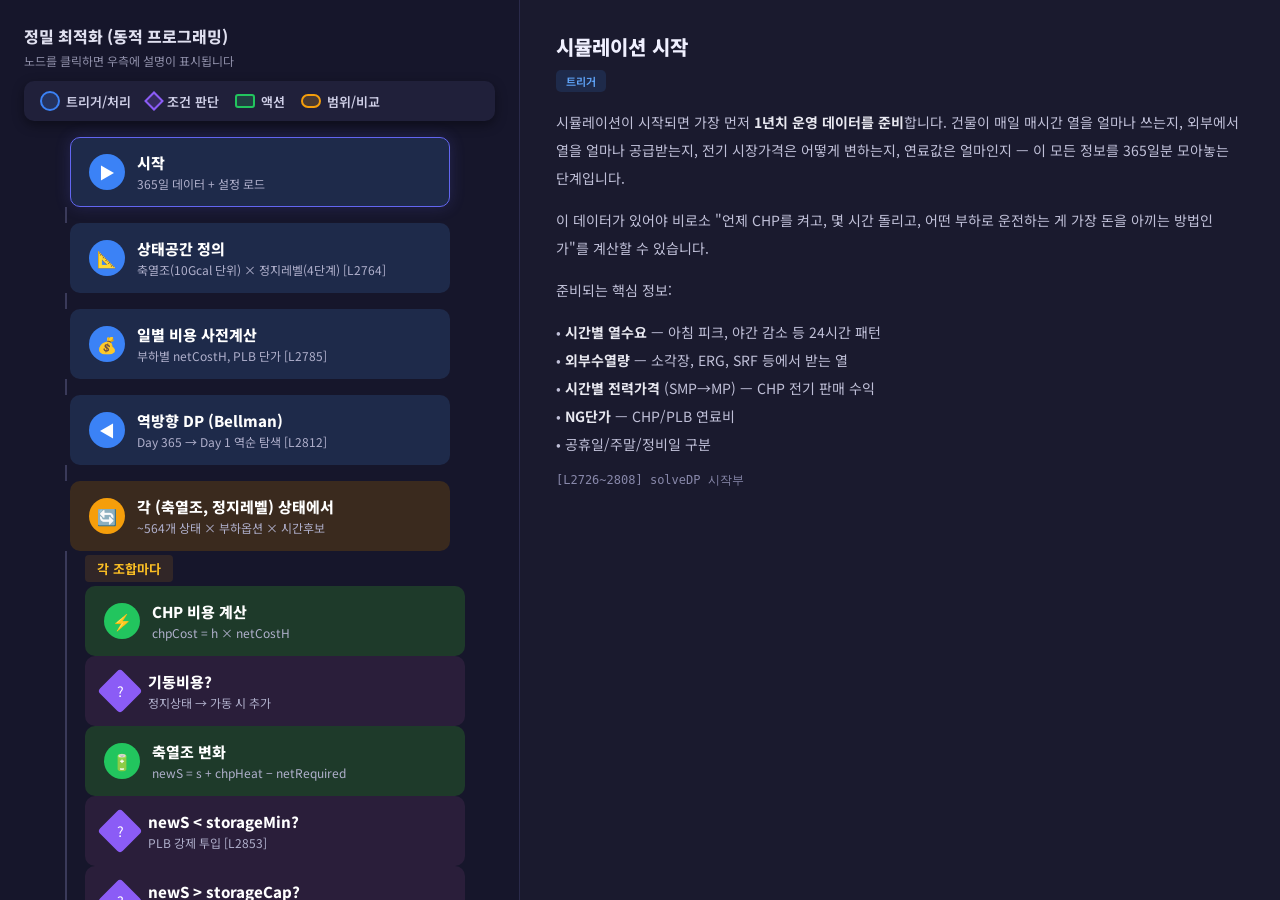
==== docs/flowchart.html @ 054cc2e7 "v5.1 흐름도 작업 중간 저장 + 로직 버그 수정 - flowchart.html: DP 흐름도 (좌측 PA스타일 + 우측 서술식 설명) - solveDP const→let 버그 " ====
<!DOCTYPE html>
<html lang="ko">
<head>
<meta charset="UTF-8">
<title>CHP/PLB 최적화 판단 흐름도</title>
<link href="https://fonts.googleapis.com/css2?family=Noto+Sans+KR:wght@400;600;800&display=swap" rel="stylesheet">
<style>
* { box-sizing: border-box; margin: 0; padding: 0; }
body { font-family: 'Noto Sans KR', sans-serif; background: #1a1a2e; color: #e0e0e0; }

/* 2컬럼 */
.wrap { display: flex; height: 100vh; }
.left { width: 520px; min-width: 520px; overflow-y: auto; padding: 24px; border-right: 1px solid #2a2a4a; background: #16162b; position: relative; }
.right { flex: 1; overflow-y: auto; padding: 32px 36px; background: #1a1a2e; }

/* 범례 */
.mode-tab {
    padding: 6px 16px; border-radius: 8px; border: 1px solid #3a3a5a; background: transparent;
    color: #9090aa; font-size: 13px; font-weight: 600; cursor: pointer; transition: all .15s;
    font-family: inherit;
}
.mode-tab:hover { background: rgba(99,102,241,0.1); color: #c0c0e0; }
.mode-tab.active { background: rgba(99,102,241,0.2); border-color: #6366f1; color: #a5b4fc; }
.flow-mode { display: none; }
.flow-mode.active { display: block; }

.legend { display: flex; gap: 16px; flex-wrap: wrap; padding: 10px 16px; background: #20203a; border-radius: 10px; position: sticky; top: 0; z-index: 10; margin-bottom: 16px; box-shadow: 0 4px 12px rgba(0,0,0,0.4); }
.legend-item { display: flex; align-items: center; gap: 6px; font-size: 13px; color: #d0d0e8; font-weight: 600; }
.leg-circle { width: 20px; height: 20px; border-radius: 50%; border: 2px solid; }
.leg-diamond { width: 14px; height: 14px; transform: rotate(45deg); border: 2px solid; }
.leg-rect { width: 20px; height: 14px; border-radius: 3px; border: 2px solid; }
.leg-rrect { width: 20px; height: 14px; border-radius: 8px; border: 2px solid; }

/* PA 스타일 노드 */
.pa-node { display: flex; align-items: center; gap: 12px; padding: 14px 18px; margin: 0 auto; max-width: 380px; border-radius: 10px; cursor: pointer; transition: all .15s; border: 1.5px solid transparent; }
.pa-node:hover { transform: translateX(4px); }
.pa-node.active { border-color: #6366f1; box-shadow: 0 0 16px rgba(99,102,241,0.2); }

/* 아이콘 원 */
.pa-icon { width: 36px; height: 36px; min-width: 36px; border-radius: 50%; display: flex; align-items: center; justify-content: center; font-size: 16px; }

.pa-node .info { flex: 1; }
.pa-node .title { font-size: 15px; font-weight: 800; color: #ffffff; }
.pa-node .sub { font-size: 12px; color: #b0b0cc; margin-top: 2px; }

/* 노드 타입별 색상 */
.pa-trigger { background: #1e2a4a; }
.pa-trigger .pa-icon { background: #3b82f6; color: #fff; }

.pa-condition { background: #2a1e3a; }
.pa-condition .pa-icon { background: #8b5cf6; color: #fff; width: 32px; height: 32px; min-width: 32px; transform: rotate(45deg); border-radius: 4px; }
.pa-condition .pa-icon span { transform: rotate(-45deg); display: block; font-size: 14px; }

.pa-action { background: #1e3a2a; }
.pa-action .pa-icon { background: #22c55e; color: #fff; }

.pa-scope { background: #3a2a1e; }
.pa-scope .pa-icon { background: #f59e0b; color: #fff; }

/* 연결선 */
.pa-line { width: 2px; height: 16px; background: #3a3a5a; margin: 0 auto; margin-left: 41px; }

/* 분기 */
.pa-branches { margin-left: 41px; padding-left: 18px; border-left: 2px solid #3a3a5a; }
.pa-branch-label { font-size: 13px; font-weight: 700; padding: 4px 12px; border-radius: 4px; display: inline-block; margin: 4px 0 4px 0; }
.pa-bl-yes { color: #4ade80; background: rgba(34,197,94,0.12); }
.pa-bl-no { color: #f87171; background: rgba(239,68,68,0.12); }
.pa-bl-mid { color: #fbbf24; background: rgba(245,158,11,0.12); }

/* 우측 설명 */
.dp { display: none; }
.dp.active { display: block; }
.dp h2 { font-size: 20px; font-weight: 800; color: #f0f0ff; margin-bottom: 6px; }
.dp .badge { display: inline-block; font-size: 11px; font-weight: 600; padding: 3px 10px; border-radius: 5px; margin-bottom: 16px; }
.dp p { font-size: 14px; color: #c0c0d8; line-height: 2; margin-bottom: 14px; }
.dp b { color: #e8e8f0; }
.dp .fm { background: #20203a; border: 1px solid #3a3a5a; border-radius: 8px; padding: 14px 18px; font-family: 'Consolas', monospace; font-size: 13px; color: #93c5fd; margin: 14px 0; line-height: 1.9; }
.dp .note { background: rgba(245,158,11,0.08); border: 1px solid rgba(245,158,11,0.2); border-radius: 8px; padding: 12px 16px; font-size: 13px; color: #fbbf24; margin: 14px 0; line-height: 1.8; }
.dp .rule { background: rgba(239,68,68,0.08); border: 1px solid rgba(239,68,68,0.2); border-radius: 8px; padding: 12px 16px; font-size: 13px; color: #fca5a5; margin: 14px 0; line-height: 1.8; }
.dp .ref { font-size: 12px; color: #8888aa; font-family: monospace; margin-top: 12px; }
</style>
</head>
<body>
<div class="wrap">

<!-- 좌측 흐름도 -->
<div class="left">
<div style="font-size:16px;font-weight:800;color:#e0e0f0;margin-bottom:4px">정밀 최적화 (동적 프로그래밍)</div>
<div style="font-size:12px;color:#9090aa;margin-bottom:12px">노드를 클릭하면 우측에 설명이 표시됩니다</div>

<div class="legend">
    <div class="legend-item"><div class="leg-circle" style="border-color:#3b82f6;background:rgba(59,130,246,0.2)"></div>트리거/처리</div>
    <div class="legend-item"><div class="leg-diamond" style="border-color:#8b5cf6;background:rgba(139,92,246,0.2)"></div>조건 판단</div>
    <div class="legend-item"><div class="leg-rect" style="border-color:#22c55e;background:rgba(34,197,94,0.2)"></div>액션</div>
    <div class="legend-item"><div class="leg-rrect" style="border-color:#f59e0b;background:rgba(245,158,11,0.2)"></div>범위/비교</div>
</div>

<!-- DP 흐름도 -->
<div class="pa-node pa-trigger active" onclick="sd('start')">
    <div class="pa-icon">▶</div>
    <div class="info"><div class="title">시작</div><div class="sub">365일 데이터 + 설정 로드</div></div>
</div>
<div class="pa-line"></div>

<div class="pa-node pa-trigger" onclick="sd('dp_state')">
    <div class="pa-icon">📐</div>
    <div class="info"><div class="title">상태공간 정의</div><div class="sub">축열조(10Gcal 단위) × 정지레벨(4단계) [L2764]</div></div>
</div>
<div class="pa-line"></div>

<div class="pa-node pa-trigger" onclick="sd('dp_cost')">
    <div class="pa-icon">💰</div>
    <div class="info"><div class="title">일별 비용 사전계산</div><div class="sub">부하별 netCostH, PLB 단가 [L2785]</div></div>
</div>
<div class="pa-line"></div>

<!-- 역방향 DP -->
<div class="pa-node pa-trigger" onclick="sd('dp_backward')">
    <div class="pa-icon">◀</div>
    <div class="info"><div class="title">역방향 DP (Bellman)</div><div class="sub">Day 365 → Day 1 역순 탐색 [L2812]</div></div>
</div>
<div class="pa-line"></div>

<div class="pa-node pa-scope" onclick="sd('dp_loop')">
    <div class="pa-icon">🔄</div>
    <div class="info"><div class="title">각 (축열조, 정지레벨) 상태에서</div><div class="sub">~564개 상태 × 부하옵션 × 시간후보</div></div>
</div>

<div class="pa-branches">
    <div class="pa-branch-label pa-bl-mid">각 조합마다</div>

    <div class="pa-node pa-action" onclick="sd('dp_chpcost')" style="margin-left:0">
        <div class="pa-icon">⚡</div>
        <div class="info"><div class="title">CHP 비용 계산</div><div class="sub">chpCost = h × netCostH</div></div>
    </div>

    <div class="pa-node pa-condition" onclick="sd('dp_startup')" style="margin-left:0">
        <div class="pa-icon"><span>?</span></div>
        <div class="info"><div class="title">기동비용?</div><div class="sub">정지상태 → 가동 시 추가</div></div>
    </div>

    <div class="pa-node pa-action" onclick="sd('dp_storage')" style="margin-left:0">
        <div class="pa-icon">🔋</div>
        <div class="info"><div class="title">축열조 변화</div><div class="sub">newS = s + chpHeat − netRequired</div></div>
    </div>

    <div class="pa-node pa-condition" onclick="sd('dp_plb')" style="margin-left:0">
        <div class="pa-icon"><span>?</span></div>
        <div class="info"><div class="title">newS < storageMin?</div><div class="sub">PLB 강제 투입 [L2853]</div></div>
    </div>

    <div class="pa-node pa-condition" onclick="sd('dp_overflow')" style="margin-left:0">
        <div class="pa-icon"><span>?</span></div>
        <div class="info"><div class="title">newS > storageCap?</div><div class="sub">h>0이면 조합 제외 [L2863]</div></div>
    </div>

    <div class="pa-node pa-action" onclick="sd('dp_best')" style="margin-left:0">
        <div class="pa-icon">🏆</div>
        <div class="info"><div class="title">최소 비용 갱신</div><div class="sub">totalCost = CHP + 기동 + PLB + 미래비용</div></div>
    </div>
</div>

<div class="pa-line"></div>

<!-- 순방향 복원 -->
<div class="pa-node pa-trigger" onclick="sd('dp_forward')">
    <div class="pa-icon">▶</div>
    <div class="info"><div class="title">순방향 복원</div><div class="sub">Day 1 → 365 최적 결정 추출 [L2886]</div></div>
</div>
<div class="pa-line"></div>

<!-- Stage 2 -->
<div class="pa-node pa-trigger" onclick="sd('stage2')">
    <div class="pa-icon">S2</div>
    <div class="info"><div class="title">Stage 2: 블록 배치</div><div class="sub">overflow 거부, MP 최대 시간대 [L2923]</div></div>
</div>
<div class="pa-line"></div>

<!-- Stage 3 -->
<div class="pa-node pa-condition" onclick="sd('stage3')">
    <div class="pa-icon"><span>?</span></div>
    <div class="info"><div class="title">PLB 필요?</div><div class="sub">축열조 < storageMin [L2962]</div></div>
</div>
<div class="pa-branches">
    <div class="pa-branch-label pa-bl-yes">Yes</div>
    <div class="pa-node pa-action" onclick="sd('plb')" style="margin-left:0">
        <div class="pa-icon">🔥</div>
        <div class="info"><div class="title">PLB 투입</div><div class="sub">deficit 기반, 과투입 방지</div></div>
    </div>
</div>
<div class="pa-line"></div>

<!-- Stage 4 -->
<div class="pa-node pa-trigger" onclick="sd('stage4')">
    <div class="pa-icon">S4</div>
    <div class="info"><div class="title">Stage 4: 시뮬 & 집계</div><div class="sub">24h 시뮬, overflow 시 CHP 자동 감소 [L3002]</div></div>
</div>
<div class="pa-line"></div>

<div class="pa-node pa-trigger" onclick="sd('start')">
    <div class="pa-icon">→</div>
    <div class="info"><div class="title">다음날</div><div class="sub">축열조 잔량 전달 · 365일 반복</div></div>
</div>

</div>

<!-- 우측 설명 -->
<div class="right">

<div class="dp active" id="dp_start">
    <h2>시뮬레이션 시작</h2>
    <div class="badge" style="background:#1e2a4a;color:#60a5fa">트리거</div>
    <p>시뮬레이션이 시작되면 가장 먼저 <b>1년치 운영 데이터를 준비</b>합니다. 건물이 매일 매시간 열을 얼마나 쓰는지, 외부에서 열을 얼마나 공급받는지, 전기 시장가격은 어떻게 변하는지, 연료값은 얼마인지 — 이 모든 정보를 365일분 모아놓는 단계입니다.</p>
    <p>이 데이터가 있어야 비로소 "언제 CHP를 켜고, 몇 시간 돌리고, 어떤 부하로 운전하는 게 가장 돈을 아끼는 방법인가"를 계산할 수 있습니다.</p>
    <p>준비되는 핵심 정보:</p>
    <p>• <b>시간별 열수요</b> — 아침 피크, 야간 감소 등 24시간 패턴<br>
    • <b>외부수열량</b> — 소각장, ERG, SRF 등에서 받는 열<br>
    • <b>시간별 전력가격</b> (SMP→MP) — CHP 전기 판매 수익<br>
    • <b>NG단가</b> — CHP/PLB 연료비<br>
    • 공휴일/주말/정비일 구분</p>
    <div class="ref">[L2726~2808] solveDP 시작부</div>
</div>

<div class="dp" id="dp_dp_state">
    <h2>상태공간 정의</h2>
    <div class="badge" style="background:#1e2a4a;color:#60a5fa">초기화</div>
    <p>정밀 최적화는 <b>"축열조에 열이 얼마나 남아있고, CHP가 얼마나 쉬었는가"</b>라는 두 가지 상태를 추적합니다. 이 두 가지 조합이 "현재 상황"을 정의하고, 각 상황에서 최선의 결정을 찾습니다.</p>
    <p><b>축열조 상태</b>는 100~1500 Gcal 범위를 10 Gcal 단위로 나누어 141개 구간으로 관리합니다. <b>정지레벨</b>은 CHP가 얼마나 오래 쉬었는지를 4단계로 구분합니다 — 가동중(ON), 단기정지(Hot), 중기정지(Warm), 장기정지(Cold).</p>
    <div class="fm">축열조: 141개 상태 (100~1500 Gcal, 10 단위)<br>정지레벨: 4단계 (ON / Hot / Warm / Cold)<br>총 상태: 141 × 4 = <b>564개</b></div>
    <p>정지레벨이 중요한 이유는 <b>기동비용</b> 때문입니다. 오래 쉴수록 재기동 비용이 커지므로, 불필요한 정지를 피하는 것이 경제적입니다.</p>
    <div class="ref">[L2764~2773]</div>
</div>

<div class="dp" id="dp_dp_cost">
    <h2>일별 비용 사전계산</h2>
    <div class="badge" style="background:#3a2a1e;color:#fbbf24">계산</div>
    <p>본격적인 최적화에 앞서, 365일 각각에 대해 <b>"CHP를 이 부하로 1시간 돌리면 얼마가 드는가"</b>를 미리 계산해둡니다. 이렇게 해야 DP 탐색 중에 매번 다시 계산하지 않아도 됩니다.</p>
    <p>각 부하(20%~100%)에 대해 시간당 순비용을 구합니다. 순비용이란 연료비에서 전기 판매 수익을 뺀 값입니다. 음수면 CHP가 이익이라는 뜻입니다.</p>
    <div class="fm">netCostH = 가스비/h − 전기매출/h<br><br>음수 → CHP 가동 시 이익 (전기 수익 > 연료비)<br>양수 → CHP 가동 시 비용 발생</div>
    <p>PLB 단가(원/Gcal)도 함께 계산하여, CHP와 PLB 중 어느 쪽이 경제적인지 비교할 수 있게 합니다.</p>
    <div class="ref">[L2785~2795]</div>
</div>

<div class="dp" id="dp_dp_backward">
    <h2>역방향 DP (핵심 알고리즘)</h2>
    <div class="badge" style="background:#2a1e3a;color:#a78bfa">핵심</div>
    <p>여기가 정밀 최적화의 <b>핵심</b>입니다. 365일을 <b>마지막 날부터 첫째 날까지 거꾸로</b> 탐색합니다.</p>
    <p>왜 거꾸로 갈까요? 12월 31일의 최적 결정은 그 날 하루만 보면 됩니다. 12월 30일의 최적 결정은 "오늘 + 내일(이미 계산됨)"을 함께 봅니다. 이렇게 하면 1월 1일에 도달했을 때 <b>1년 전체를 고려한 최적 결정</b>이 완성됩니다.</p>
    <p>기본 최적화(휴리스틱)는 1월 1일부터 순서대로 결정하므로 미래를 모릅니다. 정밀 최적화는 미래를 먼저 계산하기 때문에 <b>전역 최적해</b>를 찾을 수 있습니다.</p>
    <div class="fm">각 날, 각 상태에서:<br>"오늘 비용 + 내일부터 끝까지 최소 비용"이 가장 작은 결정을 선택</div>
    <div class="note">이것이 Dynamic Programming(동적 프로그래밍)의 원리입니다. "큰 문제를 작은 문제로 나누어 풀고, 결과를 재사용한다"는 아이디어입니다.</div>
    <div class="ref">[L2812~2882]</div>
</div>

<div class="dp" id="dp_dp_loop">
    <h2>상태별 조합 탐색</h2>
    <div class="badge" style="background:#3a2a1e;color:#fbbf24">반복</div>
    <p>각 날에 대해 564개 상태를 순회하면서, 각 상태에서 가능한 모든 <b>"부하 × 가동시간" 조합</b>을 시도합니다.</p>
    <p>예를 들어 "축열조 500Gcal, 정지 2일차" 상태에서 "80% 부하로 12시간 가동"하면 비용이 얼마인지, "100% 부하로 8시간"이면 얼마인지를 모두 비교합니다.</p>
    <p>각 조합마다 CHP 비용, 기동비, 축열조 변화, PLB 필요 여부, overflow 검사를 수행하고, 그 중 <b>총비용이 가장 낮은 조합</b>을 해당 상태의 최적 결정으로 기록합니다.</p>
</div>

<div class="dp" id="dp_dp_chpcost">
    <h2>CHP 비용 계산</h2>
    <div class="badge" style="background:#1e3a2a;color:#4ade80">계산</div>
    <p>특정 부하로 특정 시간만큼 CHP를 가동했을 때의 <b>열생산량과 비용</b>을 계산합니다.</p>
    <div class="fm">열생산 = 가동시간 × 시간당 열출력<br>비용 = 가동시간 × 시간당 순비용</div>
    <p>시간당 순비용이 음수면 가동할수록 이익이 생기므로, CHP를 오래 돌리는 쪽으로 결정됩니다.</p>
</div>

<div class="dp" id="dp_dp_startup">
    <h2>기동비용 판단</h2>
    <div class="badge" style="background:#2a1e3a;color:#a78bfa">조건</div>
    <p>CHP가 쉬고 있다가 다시 켜면 <b>기동비용</b>이 발생합니다. 쉰 기간이 길수록 비용이 커집니다.</p>
    <p>이 비용이 DP에 반영되기 때문에, 짧은 기간 끄고 다시 켜는 것보다 <b>최소부하로 계속 가동하는 게 싸다</b>는 판단이 자동으로 이루어집니다.</p>
    <div class="fm">Hot Start (1일 이내 정지): 기동시간 4h × 가스 300 Nm³/h<br>Warm Start (2일 이내): 기동시간 6h × 가스 350 Nm³/h<br>Cold Start (3일 이상): 기동시간 8h × 가스 400 Nm³/h</div>
    <div class="ref">[L2840~2842]</div>
</div>

<div class="dp" id="dp_dp_storage">
    <h2>축열조 변화 계산</h2>
    <div class="badge" style="background:#1e3a2a;color:#4ade80">계산</div>
    <p>CHP를 특정 시간/부하로 가동한 후 <b>축열조 잔량이 어떻게 변하는지</b>를 계산합니다.</p>
    <div class="fm">새 잔량 = 현재 잔량 + CHP 열생산 − 하루 열수요</div>
    <p>이 값에 따라 다음날의 시작 상태가 결정되고, 미래 비용에 영향을 미칩니다. 축열조에 열을 많이 남기면 다음날 CHP를 덜 돌려도 되지만, 너무 많이 남기면 overflow가 됩니다.</p>
    <div class="ref">[L2849]</div>
</div>

<div class="dp" id="dp_dp_plb">
    <h2>PLB 강제 투입</h2>
    <div class="badge" style="background:#2a1e3a;color:#a78bfa">조건</div>
    <p>CHP 열생산만으로 축열조 잔량이 <b>최소 수준(storageMin) 아래</b>로 내려가면, PLB(보조보일러)를 강제로 투입합니다. 열 공급이 부족하면 건물에 난방이 안 되기 때문입니다.</p>
    <p>PLB 비용도 해당 조합의 총비용에 합산되므로, DP는 자연스럽게 <b>PLB 투입이 적은 조합을 선호</b>합니다.</p>
    <div class="rule">R1: 축열조 잔량은 어떤 시간에도 최소 수준 아래로 내려가면 안 된다</div>
    <div class="ref">[L2853~2859]</div>
</div>

<div class="dp" id="dp_dp_overflow">
    <h2>Overflow 검사</h2>
    <div class="badge" style="background:#2a1e3a;color:#a78bfa">조건</div>
    <p>CHP 열생산으로 축열조가 <b>상한(storageCap)을 초과</b>하면, 남는 열을 버려야 합니다. 이건 에너지 낭비이므로 절대 허용하지 않습니다.</p>
    <p>CHP가 가동 중(h > 0)인데 overflow가 발생하는 조합은 <b>아예 후보에서 제외</b>합니다. 이것이 DP에서 열 버림을 원천 차단하는 방식입니다.</p>
    <div class="rule">R2: 축열조 잔량은 상한을 초과할 수 없다 — 열 버림 금지</div>
    <div class="ref">[L2863~2866]</div>
</div>

<div class="dp" id="dp_dp_best">
    <h2>최소 비용 갱신</h2>
    <div class="badge" style="background:#1e3a2a;color:#4ade80">결정</div>
    <p>모든 조합을 시도한 후, <b>"오늘 비용 + 내일부터 끝까지 비용"이 가장 작은 조합</b>을 해당 상태의 최적 결정으로 기록합니다.</p>
    <div class="fm">총비용 = CHP비용 + 기동비 + PLB비용 + 미래최소비용<br><br>이 값이 지금까지의 최저보다 작으면 갱신</div>
    <p>"미래최소비용"은 이미 계산이 끝난 값(다음날의 DP 결과)이므로, 현재 결정이 미래에 미치는 영향까지 고려한 <b>전역 최적</b>이 됩니다.</p>
    <div class="ref">[L2869~2874]</div>
</div>

<div class="dp" id="dp_dp_forward">
    <h2>순방향 복원</h2>
    <div class="badge" style="background:#1e2a4a;color:#60a5fa">실행</div>
    <p>역방향 DP에서 <b>모든 상태의 최적 결정이 기록</b>되었습니다. 이제 1월 1일부터 순서대로 따라가면서 실제 스케줄을 만듭니다.</p>
    <p>축열조 초기값에서 출발하여 매일: DP가 기록한 최적 결정(가동시간, 부하)을 꺼내고 → CHP 블록을 배치하고 → PLB 필요 여부를 확인하고 → 24시간 시뮬레이션을 실행합니다.</p>
    <p>Stage 2(블록 배치), Stage 3(PLB 투입), Stage 4(시간별 시뮬)는 기본 최적화와 <b>동일한 로직</b>을 사용합니다. DP가 결정하는 것은 "몇 시간, 어떤 부하"뿐이고, 나머지는 공유합니다.</p>
    <div class="ref">[L2886~3020]</div>
</div>

<div class="dp" id="dp_stage2">
    <h2>Stage 2: 블록 배치</h2>
    <div class="badge" style="background:#1e2a4a;color:#60a5fa">배치</div>
    <p>DP가 "오늘 15시간 가동"이라고 결정했다면, <b>하루 중 어느 시간대에 배치할지</b>를 이 단계에서 결정합니다.</p>
    <p>모든 가능한 시작시간을 시뮬레이션하고, 전기 시장가격(MP)이 높은 시간대에 CHP가 돌아가도록 배치합니다. 단, <b>축열조가 넘치는 배치는 무조건 거부</b>합니다.</p>
    <p>모든 배치에서 overflow가 발생하면 CHP 시간을 1시간씩 줄여가며 재시도합니다. 그래도 안 되면 해당 일은 CHP를 가동하지 않습니다.</p>
    <div class="rule">R2: overflow가 발생하는 배치는 완전 거부</div>
    <div class="ref">[L2923~2960]</div>
</div>

<div class="dp" id="dp_stage3">
    <h2>Stage 3: PLB 투입 판단</h2>
    <div class="badge" style="background:#2a1e3a;color:#a78bfa">판단</div>
    <p>CHP 배치가 확정된 후, <b>CHP + 외부수열 + 축열조만으로 하루를 버틸 수 있는지</b> 24시간 시뮬레이션으로 검증합니다.</p>
    <p>어느 시간이든 축열조가 최소 수준 아래로 떨어지면 PLB를 투입합니다. 부족분(deficit) 기반으로 필요한 만큼만 투입하되, 과투입을 방지합니다.</p>
    <div class="ref">[L2962~2999]</div>
</div>

<div class="dp" id="dp_plb">
    <h2>PLB 투입 상세</h2>
    <div class="badge" style="background:#1e3a2a;color:#4ade80">액션</div>
    <p>PLB는 <b>부족분의 2배를 초과하지 않는 범위</b>에서 투입합니다. 이전에는 PLB 최소운전시간(2시간) 때문에 5Gcal만 부족해도 140Gcal을 투입하는 과투입이 있었지만, 지금은 상한이 걸려 있습니다.</p>
    <p>또한 PLB 배치 위치가 개선되었습니다. 이전에는 12시 중심으로 고정 배치했지만, 지금은 <b>축열조가 실제로 부족해지는 시점 직전</b>에 배치합니다.</p>
    <div class="ref">[L2973~2999]</div>
</div>

<div class="dp" id="dp_stage4">
    <h2>Stage 4: 시간별 시뮬 & 집계</h2>
    <div class="badge" style="background:#1e2a4a;color:#60a5fa">실행</div>
    <p>모든 결정이 끝나면 <b>24시간을 1시간씩 실제로 시뮬레이션</b>합니다. 매 시간 축열조 잔량을 갱신하고, 열수급 균형을 확인합니다.</p>
    <p>만약 시뮬 도중 축열조가 상한에 도달하면 <b>CHP 열출력을 실시간으로 줄여서</b> 넘치지 않게 합니다. 열출력을 줄이면 발전량(kWh)도 비례해서 줄어듭니다.</p>
    <p>하루가 끝나면 연료비, 전기판매, 기동비, CHP단가, PLB비용 등을 집계합니다. 축열조 최종 잔량은 다음날로 전달됩니다.</p>
    <div class="rule">R2: 시간별 시뮬에서도 overflow 완전 방지</div>
    <div class="ref">[L3002~3040]</div>
</div>

</div>
</div>

<script>
function sd(id) {
    document.querySelectorAll('.dp').forEach(p => p.classList.remove('active'));
    document.querySelectorAll('.pa-node,.dm-box').forEach(n => n.classList.remove('active'));
    const el = document.getElementById('dp_' + id);
    if (el) el.classList.add('active');
    event.currentTarget.classList.add('active');
}
</script>
</body>
</html>
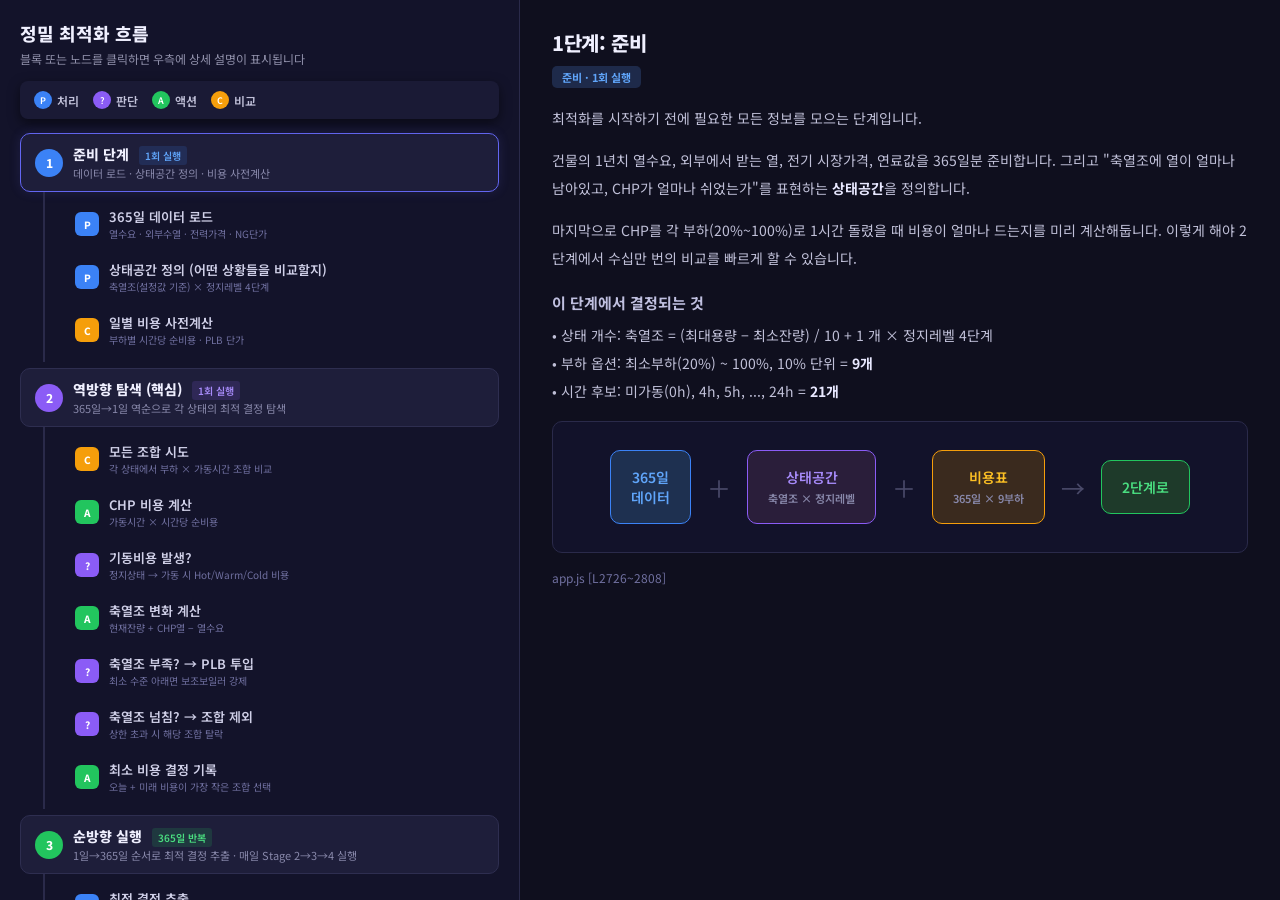
==== commit 6ac02fb7: "v5.2 MPC 방식 정밀최적화 + 흐름도 개선 - solveMPC(): 매일 DP(30일 이동창) + 1일 실제실행 반복   - 2단계↔3단계 괴리 해소 (실제 축열조 상태에서 " ====
--- a/docs/flowchart.html
+++ b/docs/flowchart.html
@@ -6,200 +6,132 @@
 <link href="https://fonts.googleapis.com/css2?family=Noto+Sans+KR:wght@400;600;800&display=swap" rel="stylesheet">
 <style>
 * { box-sizing: border-box; margin: 0; padding: 0; }
-body { font-family: 'Noto Sans KR', sans-serif; background: #1a1a2e; color: #e0e0e0; }
-
-/* 2컬럼 */
+body { font-family: 'Noto Sans KR', sans-serif; background: #0f0f1e; color: #e0e0e0; }
+
 .wrap { display: flex; height: 100vh; }
-.left { width: 520px; min-width: 520px; overflow-y: auto; padding: 24px; border-right: 1px solid #2a2a4a; background: #16162b; position: relative; }
-.right { flex: 1; overflow-y: auto; padding: 32px 36px; background: #1a1a2e; }
+
+/* 좌측 */
+.left { width: 520px; min-width: 520px; overflow-y: auto; padding: 20px; border-right: 1px solid #2a2a4a; background: #13132a; }
+.left-title { font-size: 18px; font-weight: 800; color: #f0f0ff; margin-bottom: 4px; }
+.left-sub { font-size: 12px; color: #9090aa; margin-bottom: 14px; }
 
 /* 범례 */
-.mode-tab {
-    padding: 6px 16px; border-radius: 8px; border: 1px solid #3a3a5a; background: transparent;
-    color: #9090aa; font-size: 13px; font-weight: 600; cursor: pointer; transition: all .15s;
-    font-family: inherit;
-}
-.mode-tab:hover { background: rgba(99,102,241,0.1); color: #c0c0e0; }
-.mode-tab.active { background: rgba(99,102,241,0.2); border-color: #6366f1; color: #a5b4fc; }
-.flow-mode { display: none; }
-.flow-mode.active { display: block; }
-
-.legend { display: flex; gap: 16px; flex-wrap: wrap; padding: 10px 16px; background: #20203a; border-radius: 10px; position: sticky; top: 0; z-index: 10; margin-bottom: 16px; box-shadow: 0 4px 12px rgba(0,0,0,0.4); }
-.legend-item { display: flex; align-items: center; gap: 6px; font-size: 13px; color: #d0d0e8; font-weight: 600; }
-.leg-circle { width: 20px; height: 20px; border-radius: 50%; border: 2px solid; }
-.leg-diamond { width: 14px; height: 14px; transform: rotate(45deg); border: 2px solid; }
-.leg-rect { width: 20px; height: 14px; border-radius: 3px; border: 2px solid; }
-.leg-rrect { width: 20px; height: 14px; border-radius: 8px; border: 2px solid; }
-
-/* PA 스타일 노드 */
-.pa-node { display: flex; align-items: center; gap: 12px; padding: 14px 18px; margin: 0 auto; max-width: 380px; border-radius: 10px; cursor: pointer; transition: all .15s; border: 1.5px solid transparent; }
-.pa-node:hover { transform: translateX(4px); }
-.pa-node.active { border-color: #6366f1; box-shadow: 0 0 16px rgba(99,102,241,0.2); }
-
-/* 아이콘 원 */
-.pa-icon { width: 36px; height: 36px; min-width: 36px; border-radius: 50%; display: flex; align-items: center; justify-content: center; font-size: 16px; }
-
-.pa-node .info { flex: 1; }
-.pa-node .title { font-size: 15px; font-weight: 800; color: #ffffff; }
-.pa-node .sub { font-size: 12px; color: #b0b0cc; margin-top: 2px; }
-
-/* 노드 타입별 색상 */
-.pa-trigger { background: #1e2a4a; }
-.pa-trigger .pa-icon { background: #3b82f6; color: #fff; }
-
-.pa-condition { background: #2a1e3a; }
-.pa-condition .pa-icon { background: #8b5cf6; color: #fff; width: 32px; height: 32px; min-width: 32px; transform: rotate(45deg); border-radius: 4px; }
-.pa-condition .pa-icon span { transform: rotate(-45deg); display: block; font-size: 14px; }
-
-.pa-action { background: #1e3a2a; }
-.pa-action .pa-icon { background: #22c55e; color: #fff; }
-
-.pa-scope { background: #3a2a1e; }
-.pa-scope .pa-icon { background: #f59e0b; color: #fff; }
-
-/* 연결선 */
-.pa-line { width: 2px; height: 16px; background: #3a3a5a; margin: 0 auto; margin-left: 41px; }
-
-/* 분기 */
-.pa-branches { margin-left: 41px; padding-left: 18px; border-left: 2px solid #3a3a5a; }
-.pa-branch-label { font-size: 13px; font-weight: 700; padding: 4px 12px; border-radius: 4px; display: inline-block; margin: 4px 0 4px 0; }
-.pa-bl-yes { color: #4ade80; background: rgba(34,197,94,0.12); }
-.pa-bl-no { color: #f87171; background: rgba(239,68,68,0.12); }
-.pa-bl-mid { color: #fbbf24; background: rgba(245,158,11,0.12); }
-
-/* 우측 설명 */
+.legend { display: flex; gap: 14px; flex-wrap: wrap; padding: 10px 14px; background: #1a1a35; border-radius: 8px; position: sticky; top: 0; z-index: 10; box-shadow: 0 4px 12px rgba(0,0,0,0.5); margin-bottom: 14px; }
+.legend-item { display: flex; align-items: center; gap: 5px; font-size: 12px; color: #c0c0d8; font-weight: 600; }
+.lg-icon { width: 18px; height: 18px; border-radius: 50%; display: flex; align-items: center; justify-content: center; font-size: 9px; color: #fff; }
+
+/* 블록 헤더 */
+.block { margin-bottom: 6px; }
+.block-head { padding: 10px 14px; background: #1e1e3a; border: 1px solid #2e2e50; border-radius: 10px; cursor: pointer; transition: all .15s; display: flex; align-items: center; gap: 10px; }
+.block-head:hover { background: #252550; }
+.block-head.active { border-color: #6366f1; box-shadow: 0 0 12px rgba(99,102,241,0.15); }
+.block-num { width: 28px; height: 28px; border-radius: 50%; display: flex; align-items: center; justify-content: center; font-size: 12px; font-weight: 800; color: #fff; flex-shrink: 0; }
+.block-info .title { font-size: 14px; font-weight: 800; color: #f0f0ff; }
+.block-info .sub { font-size: 11px; color: #8888aa; margin-top: 1px; }
+
+/* 블록 내부 노드 */
+.block-body { padding: 4px 0 4px 18px; border-left: 2px solid #2a2a4a; margin-left: 23px; }
+.node { display: flex; align-items: center; gap: 10px; padding: 8px 12px; border-radius: 8px; cursor: pointer; transition: all .12s; margin: 3px 0; }
+.node:hover { background: rgba(255,255,255,0.03); transform: translateX(3px); }
+.node.active { background: rgba(99,102,241,0.1); box-shadow: inset 3px 0 0 #6366f1; }
+.node-icon { width: 24px; height: 24px; min-width: 24px; border-radius: 6px; display: flex; align-items: center; justify-content: center; font-size: 10px; font-weight: 800; color: #fff; }
+.node .title { font-size: 13px; font-weight: 600; color: #d0d0e8; }
+.node .sub { font-size: 10px; color: #7070a0; }
+
+/* 분기 라벨 */
+.branch-row { display: flex; gap: 6px; margin: 3px 0 3px 36px; }
+.bl { font-size: 10px; font-weight: 700; padding: 2px 8px; border-radius: 4px; }
+.bl-y { color: #4ade80; background: rgba(34,197,94,0.12); }
+.bl-n { color: #f87171; background: rgba(239,68,68,0.12); }
+
+/* 색상 */
+.bg-blue { background: #3b82f6; }
+.bg-purple { background: #8b5cf6; }
+.bg-green { background: #22c55e; }
+.bg-amber { background: #f59e0b; }
+.bg-red { background: #ef4444; }
+
+/* 우측 */
+.right { flex: 1; overflow-y: auto; padding: 28px 32px; background: #0f0f1e; }
 .dp { display: none; }
 .dp.active { display: block; }
-.dp h2 { font-size: 20px; font-weight: 800; color: #f0f0ff; margin-bottom: 6px; }
-.dp .badge { display: inline-block; font-size: 11px; font-weight: 600; padding: 3px 10px; border-radius: 5px; margin-bottom: 16px; }
+.dp h2 { font-size: 20px; font-weight: 800; color: #f0f0ff; margin-bottom: 6px; letter-spacing: -0.02em; }
+.dp .badge { display: inline-block; font-size: 11px; font-weight: 700; padding: 3px 10px; border-radius: 5px; margin-bottom: 16px; }
 .dp p { font-size: 14px; color: #c0c0d8; line-height: 2; margin-bottom: 14px; }
-.dp b { color: #e8e8f0; }
-.dp .fm { background: #20203a; border: 1px solid #3a3a5a; border-radius: 8px; padding: 14px 18px; font-family: 'Consolas', monospace; font-size: 13px; color: #93c5fd; margin: 14px 0; line-height: 1.9; }
+.dp b { color: #e8e8ff; }
+.dp .fm { background: #1a1a35; border: 1px solid #2e2e50; border-radius: 8px; padding: 14px 18px; font-size: 13px; color: #93c5fd; margin: 14px 0; line-height: 1.9; }
 .dp .note { background: rgba(245,158,11,0.08); border: 1px solid rgba(245,158,11,0.2); border-radius: 8px; padding: 12px 16px; font-size: 13px; color: #fbbf24; margin: 14px 0; line-height: 1.8; }
 .dp .rule { background: rgba(239,68,68,0.08); border: 1px solid rgba(239,68,68,0.2); border-radius: 8px; padding: 12px 16px; font-size: 13px; color: #fca5a5; margin: 14px 0; line-height: 1.8; }
-.dp .ref { font-size: 12px; color: #8888aa; font-family: monospace; margin-top: 12px; }
+.dp .ref { font-size: 12px; color: #7070a0; margin-top: 12px; }
+.dp h3 { font-size: 15px; font-weight: 700; color: #c0c0e0; margin: 20px 0 8px; }
+
+/* 다이어그램 */
+.dia { margin: 16px 0; padding: 20px; background: #12122a; border: 1px solid #2a2a4a; border-radius: 10px; overflow-x: auto; }
+.dia-row { display: flex; align-items: center; justify-content: center; gap: 8px; flex-wrap: wrap; }
+.dia-box { padding: 8px 14px; border-radius: 8px; font-size: 11px; font-weight: 600; text-align: center; min-width: 60px; }
+.dia-arrow { color: #4a4a6a; font-size: 16px; }
+.dia-grid { display: grid; gap: 3px; }
+.dia-cell { width: 28px; height: 20px; border-radius: 3px; display: flex; align-items: center; justify-content: center; font-size: 7px; font-weight: 700; }
+.dia-label { font-size: 10px; color: #8888aa; text-align: center; margin-top: 4px; }
+.dia-bracket { border: 2px solid #3a3a5a; border-radius: 8px; padding: 12px; margin: 8px 0; }
 </style>
 </head>
 <body>
 <div class="wrap">
-
-<!-- 좌측 흐름도 -->
 <div class="left">
-<div style="font-size:16px;font-weight:800;color:#e0e0f0;margin-bottom:4px">정밀 최적화 (동적 프로그래밍)</div>
-<div style="font-size:12px;color:#9090aa;margin-bottom:12px">노드를 클릭하면 우측에 설명이 표시됩니다</div>
+<div class="left-title">정밀 최적화 흐름</div>
+<div class="left-sub">블록 또는 노드를 클릭하면 우측에 상세 설명이 표시됩니다</div>
 
 <div class="legend">
-    <div class="legend-item"><div class="leg-circle" style="border-color:#3b82f6;background:rgba(59,130,246,0.2)"></div>트리거/처리</div>
-    <div class="legend-item"><div class="leg-diamond" style="border-color:#8b5cf6;background:rgba(139,92,246,0.2)"></div>조건 판단</div>
-    <div class="legend-item"><div class="leg-rect" style="border-color:#22c55e;background:rgba(34,197,94,0.2)"></div>액션</div>
-    <div class="legend-item"><div class="leg-rrect" style="border-color:#f59e0b;background:rgba(245,158,11,0.2)"></div>범위/비교</div>
-</div>
-
-<!-- DP 흐름도 -->
-<div class="pa-node pa-trigger active" onclick="sd('start')">
-    <div class="pa-icon">▶</div>
-    <div class="info"><div class="title">시작</div><div class="sub">365일 데이터 + 설정 로드</div></div>
-</div>
-<div class="pa-line"></div>
-
-<div class="pa-node pa-trigger" onclick="sd('dp_state')">
-    <div class="pa-icon">📐</div>
-    <div class="info"><div class="title">상태공간 정의</div><div class="sub">축열조(10Gcal 단위) × 정지레벨(4단계) [L2764]</div></div>
-</div>
-<div class="pa-line"></div>
-
-<div class="pa-node pa-trigger" onclick="sd('dp_cost')">
-    <div class="pa-icon">💰</div>
-    <div class="info"><div class="title">일별 비용 사전계산</div><div class="sub">부하별 netCostH, PLB 단가 [L2785]</div></div>
-</div>
-<div class="pa-line"></div>
-
-<!-- 역방향 DP -->
-<div class="pa-node pa-trigger" onclick="sd('dp_backward')">
-    <div class="pa-icon">◀</div>
-    <div class="info"><div class="title">역방향 DP (Bellman)</div><div class="sub">Day 365 → Day 1 역순 탐색 [L2812]</div></div>
-</div>
-<div class="pa-line"></div>
-
-<div class="pa-node pa-scope" onclick="sd('dp_loop')">
-    <div class="pa-icon">🔄</div>
-    <div class="info"><div class="title">각 (축열조, 정지레벨) 상태에서</div><div class="sub">~564개 상태 × 부하옵션 × 시간후보</div></div>
-</div>
-
-<div class="pa-branches">
-    <div class="pa-branch-label pa-bl-mid">각 조합마다</div>
-
-    <div class="pa-node pa-action" onclick="sd('dp_chpcost')" style="margin-left:0">
-        <div class="pa-icon">⚡</div>
-        <div class="info"><div class="title">CHP 비용 계산</div><div class="sub">chpCost = h × netCostH</div></div>
-    </div>
-
-    <div class="pa-node pa-condition" onclick="sd('dp_startup')" style="margin-left:0">
-        <div class="pa-icon"><span>?</span></div>
-        <div class="info"><div class="title">기동비용?</div><div class="sub">정지상태 → 가동 시 추가</div></div>
-    </div>
-
-    <div class="pa-node pa-action" onclick="sd('dp_storage')" style="margin-left:0">
-        <div class="pa-icon">🔋</div>
-        <div class="info"><div class="title">축열조 변화</div><div class="sub">newS = s + chpHeat − netRequired</div></div>
-    </div>
-
-    <div class="pa-node pa-condition" onclick="sd('dp_plb')" style="margin-left:0">
-        <div class="pa-icon"><span>?</span></div>
-        <div class="info"><div class="title">newS < storageMin?</div><div class="sub">PLB 강제 투입 [L2853]</div></div>
-    </div>
-
-    <div class="pa-node pa-condition" onclick="sd('dp_overflow')" style="margin-left:0">
-        <div class="pa-icon"><span>?</span></div>
-        <div class="info"><div class="title">newS > storageCap?</div><div class="sub">h>0이면 조합 제외 [L2863]</div></div>
-    </div>
-
-    <div class="pa-node pa-action" onclick="sd('dp_best')" style="margin-left:0">
-        <div class="pa-icon">🏆</div>
-        <div class="info"><div class="title">최소 비용 갱신</div><div class="sub">totalCost = CHP + 기동 + PLB + 미래비용</div></div>
-    </div>
-</div>
-
-<div class="pa-line"></div>
-
-<!-- 순방향 복원 -->
-<div class="pa-node pa-trigger" onclick="sd('dp_forward')">
-    <div class="pa-icon">▶</div>
-    <div class="info"><div class="title">순방향 복원</div><div class="sub">Day 1 → 365 최적 결정 추출 [L2886]</div></div>
-</div>
-<div class="pa-line"></div>
-
-<!-- Stage 2 -->
-<div class="pa-node pa-trigger" onclick="sd('stage2')">
-    <div class="pa-icon">S2</div>
-    <div class="info"><div class="title">Stage 2: 블록 배치</div><div class="sub">overflow 거부, MP 최대 시간대 [L2923]</div></div>
-</div>
-<div class="pa-line"></div>
-
-<!-- Stage 3 -->
-<div class="pa-node pa-condition" onclick="sd('stage3')">
-    <div class="pa-icon"><span>?</span></div>
-    <div class="info"><div class="title">PLB 필요?</div><div class="sub">축열조 < storageMin [L2962]</div></div>
-</div>
-<div class="pa-branches">
-    <div class="pa-branch-label pa-bl-yes">Yes</div>
-    <div class="pa-node pa-action" onclick="sd('plb')" style="margin-left:0">
-        <div class="pa-icon">🔥</div>
-        <div class="info"><div class="title">PLB 투입</div><div class="sub">deficit 기반, 과투입 방지</div></div>
-    </div>
-</div>
-<div class="pa-line"></div>
-
-<!-- Stage 4 -->
-<div class="pa-node pa-trigger" onclick="sd('stage4')">
-    <div class="pa-icon">S4</div>
-    <div class="info"><div class="title">Stage 4: 시뮬 & 집계</div><div class="sub">24h 시뮬, overflow 시 CHP 자동 감소 [L3002]</div></div>
-</div>
-<div class="pa-line"></div>
-
-<div class="pa-node pa-trigger" onclick="sd('start')">
-    <div class="pa-icon">→</div>
-    <div class="info"><div class="title">다음날</div><div class="sub">축열조 잔량 전달 · 365일 반복</div></div>
+    <div class="legend-item"><div class="lg-icon bg-blue">P</div>처리</div>
+    <div class="legend-item"><div class="lg-icon bg-purple">?</div>판단</div>
+    <div class="legend-item"><div class="lg-icon bg-green">A</div>액션</div>
+    <div class="legend-item"><div class="lg-icon bg-amber">C</div>비교</div>
+</div>
+
+<!-- 블록 1: 준비 -->
+<div class="block">
+    <div class="block-head active" onclick="sd('b_prep')">
+        <div class="block-num bg-blue">1</div>
+        <div class="block-info"><div class="title">준비 단계 <span style="font-size:10px;font-weight:600;color:#60a5fa;background:rgba(59,130,246,0.15);padding:2px 6px;border-radius:3px;margin-left:6px">1회 실행</span></div><div class="sub">데이터 로드 · 상태공간 정의 · 비용 사전계산</div></div>
+    </div>
+    <div class="block-body">
+        <div class="node" onclick="sd('n_data')"><div class="node-icon bg-blue">P</div><div><div class="title">365일 데이터 로드</div><div class="sub">열수요 · 외부수열 · 전력가격 · NG단가</div></div></div>
+        <div class="node" onclick="sd('n_state')"><div class="node-icon bg-blue">P</div><div><div class="title">상태공간 정의 (어떤 상황들을 비교할지)</div><div class="sub">축열조(설정값 기준) × 정지레벨 4단계</div></div></div>
+        <div class="node" onclick="sd('n_cost')"><div class="node-icon bg-amber">C</div><div><div class="title">일별 비용 사전계산</div><div class="sub">부하별 시간당 순비용 · PLB 단가</div></div></div>
+    </div>
+</div>
+
+<!-- 블록 2: 역방향 탐색 -->
+<div class="block">
+    <div class="block-head" onclick="sd('b_backward')">
+        <div class="block-num bg-purple">2</div>
+        <div class="block-info"><div class="title">역방향 탐색 (핵심) <span style="font-size:10px;font-weight:600;color:#a78bfa;background:rgba(139,92,246,0.15);padding:2px 6px;border-radius:3px;margin-left:6px">1회 실행</span></div><div class="sub">365일→1일 역순으로 각 상태의 최적 결정 탐색</div></div>
+    </div>
+    <div class="block-body">
+        <div class="node" onclick="sd('n_loop')"><div class="node-icon bg-amber">C</div><div><div class="title">모든 조합 시도</div><div class="sub">각 상태에서 부하 × 가동시간 조합 비교</div></div></div>
+        <div class="node" onclick="sd('n_chpcost')"><div class="node-icon bg-green">A</div><div><div class="title">CHP 비용 계산</div><div class="sub">가동시간 × 시간당 순비용</div></div></div>
+        <div class="node" onclick="sd('n_startup')"><div class="node-icon bg-purple">?</div><div><div class="title">기동비용 발생?</div><div class="sub">정지상태 → 가동 시 Hot/Warm/Cold 비용</div></div></div>
+        <div class="node" onclick="sd('n_storage')"><div class="node-icon bg-green">A</div><div><div class="title">축열조 변화 계산</div><div class="sub">현재잔량 + CHP열 − 열수요</div></div></div>
+        <div class="node" onclick="sd('n_plb_dp')"><div class="node-icon bg-purple">?</div><div><div class="title">축열조 부족? → PLB 투입</div><div class="sub">최소 수준 아래면 보조보일러 강제</div></div></div>
+        <div class="node" onclick="sd('n_overflow')"><div class="node-icon bg-purple">?</div><div><div class="title">축열조 넘침? → 조합 제외</div><div class="sub">상한 초과 시 해당 조합 탈락</div></div></div>
+        <div class="node" onclick="sd('n_best')"><div class="node-icon bg-green">A</div><div><div class="title">최소 비용 결정 기록</div><div class="sub">오늘 + 미래 비용이 가장 작은 조합 선택</div></div></div>
+    </div>
+</div>
+
+<!-- 블록 3: 순방향 실행 -->
+<div class="block">
+    <div class="block-head" onclick="sd('b_forward')">
+        <div class="block-num bg-green">3</div>
+        <div class="block-info"><div class="title">순방향 실행 <span style="font-size:10px;font-weight:600;color:#4ade80;background:rgba(34,197,94,0.15);padding:2px 6px;border-radius:3px;margin-left:6px">365일 반복</span></div><div class="sub">1일→365일 순서로 최적 결정 추출 · 매일 Stage 2→3→4 실행</div></div>
+    </div>
+    <div class="block-body">
+        <div class="node" onclick="sd('n_extract')"><div class="node-icon bg-blue">P</div><div><div class="title">최적 결정 추출</div><div class="sub">역방향에서 기록된 결정을 1일부터 순차 적용</div></div></div>
+        <div class="node" onclick="sd('n_block')"><div class="node-icon bg-blue">P</div><div><div class="title">CHP 블록 배치 (Stage 2)</div><div class="sub">전기가격 높은 시간대 선택 · 넘침 배치 거부</div></div></div>
+        <div class="node" onclick="sd('n_plb')"><div class="node-icon bg-purple">?</div><div><div class="title">PLB 투입 판단 (Stage 3)</div><div class="sub">부족분 기반 정밀 투입 · 과투입 방지</div></div></div>
+        <div class="node" onclick="sd('n_sim')"><div class="node-icon bg-blue">P</div><div><div class="title">24시간 시뮬레이션 (Stage 4)</div><div class="sub">시간별 축열조 추적 · 넘침 시 CHP 자동 감소</div></div></div>
+        <div class="node" onclick="sd('n_agg')"><div class="node-icon bg-green">A</div><div><div class="title">일별 집계</div><div class="sub">연료비 · 전력판매 · 기동비 · CHP단가</div></div></div>
+    </div>
 </div>
 
 </div>
@@ -207,155 +139,279 @@
 <!-- 우측 설명 -->
 <div class="right">
 
-<div class="dp active" id="dp_start">
-    <h2>시뮬레이션 시작</h2>
-    <div class="badge" style="background:#1e2a4a;color:#60a5fa">트리거</div>
-    <p>시뮬레이션이 시작되면 가장 먼저 <b>1년치 운영 데이터를 준비</b>합니다. 건물이 매일 매시간 열을 얼마나 쓰는지, 외부에서 열을 얼마나 공급받는지, 전기 시장가격은 어떻게 변하는지, 연료값은 얼마인지 — 이 모든 정보를 365일분 모아놓는 단계입니다.</p>
-    <p>이 데이터가 있어야 비로소 "언제 CHP를 켜고, 몇 시간 돌리고, 어떤 부하로 운전하는 게 가장 돈을 아끼는 방법인가"를 계산할 수 있습니다.</p>
-    <p>준비되는 핵심 정보:</p>
-    <p>• <b>시간별 열수요</b> — 아침 피크, 야간 감소 등 24시간 패턴<br>
-    • <b>외부수열량</b> — 소각장, ERG, SRF 등에서 받는 열<br>
-    • <b>시간별 전력가격</b> (SMP→MP) — CHP 전기 판매 수익<br>
-    • <b>NG단가</b> — CHP/PLB 연료비<br>
+<!-- 블록 설명 -->
+<div class="dp active" id="dp_b_prep">
+    <h2>1단계: 준비</h2>
+    <div class="badge" style="background:#1e2a4a;color:#60a5fa">준비 · 1회 실행</div>
+    <p>최적화를 시작하기 전에 필요한 모든 정보를 모으는 단계입니다.</p>
+    <p>건물의 1년치 열수요, 외부에서 받는 열, 전기 시장가격, 연료값을 365일분 준비합니다. 그리고 "축열조에 열이 얼마나 남아있고, CHP가 얼마나 쉬었는가"를 표현하는 <b>상태공간</b>을 정의합니다.</p>
+    <p>마지막으로 CHP를 각 부하(20%~100%)로 1시간 돌렸을 때 비용이 얼마나 드는지를 미리 계산해둡니다. 이렇게 해야 2단계에서 수십만 번의 비교를 빠르게 할 수 있습니다.</p>
+    <h3>이 단계에서 결정되는 것</h3>
+    <p>• 상태 개수: 축열조 = (최대용량 − 최소잔량) / 10 + 1 개 × 정지레벨 4단계<br>
+    • 부하 옵션: 최소부하(20%) ~ 100%, 10% 단위 = <b>9개</b><br>
+    • 시간 후보: 미가동(0h), 4h, 5h, ..., 24h = <b>21개</b></p>
+    <div class="dia" style="padding:28px">
+        <div class="dia-row" style="gap:16px">
+            <div class="dia-box" style="background:#1e3050;color:#60a5fa;border:1.5px solid #3b82f6;padding:16px 20px;font-size:14px;border-radius:10px">365일<br>데이터</div>
+            <div class="dia-arrow" style="font-size:24px">＋</div>
+            <div class="dia-box" style="background:#2a1e3a;color:#a78bfa;border:1.5px solid #8b5cf6;padding:16px 20px;font-size:14px;border-radius:10px">상태공간<br><span style="font-size:11px;color:#8888aa">축열조 × 정지레벨</span></div>
+            <div class="dia-arrow" style="font-size:24px">＋</div>
+            <div class="dia-box" style="background:#3a2a1e;color:#fbbf24;border:1.5px solid #f59e0b;padding:16px 20px;font-size:14px;border-radius:10px">비용표<br><span style="font-size:11px;color:#8888aa">365일 × 9부하</span></div>
+            <div class="dia-arrow" style="font-size:24px">→</div>
+            <div class="dia-box" style="background:#1e3a2a;color:#4ade80;border:1.5px solid #22c55e;padding:16px 20px;font-size:14px;border-radius:10px">2단계로</div>
+        </div>
+    </div>
+    <div class="ref">app.js [L2726~2808]</div>
+</div>
+
+<div class="dp" id="dp_b_backward">
+    <h2>2단계: 역방향 탐색 (핵심)</h2>
+    <div class="badge" style="background:#2a1e3a;color:#a78bfa">핵심 알고리즘 · 1회 실행</div>
+    <p>이 단계가 정밀 최적화의 <b>핵심</b>입니다. 1년을 <b>마지막 날(12/31)부터 첫날(1/1)까지 거꾸로</b> 탐색합니다.</p>
+    <p>왜 거꾸로 갈까요? 생각해보면, 12월 31일의 최선의 선택은 그 날 하루만 보면 됩니다. 12월 30일은 "오늘 + 내일(이미 답을 알고 있음)"을 보면 됩니다. 이렇게 거슬러 올라가면 1월 1일에 도달했을 때 <b>1년 전체를 고려한 최적의 운전 계획</b>이 완성됩니다.</p>
+    <p>기본 최적화는 1월 1일부터 순서대로 하루씩 결정합니다. 그래서 "오늘은 좋은 선택이었지만 내일 보니 나쁜 결과"가 될 수 있습니다. 정밀 최적화는 미래를 먼저 계산하기 때문에 이런 문제가 없습니다.</p>
+    <h3>탐색 규모</h3>
+    <p>매일 모든 상태 × 모든 조합을 비교합니다. 탐색 규모는 1단계에서 정의한 상태 수에 따라 결정되며, 단순 사칙연산이라 1~2초면 끝납니다. (상세 규모는 "상태공간 정의" 노드 참조)</p>
+    <div class="note">이 방식을 <b>동적 프로그래밍(Dynamic Programming)</b>이라고 합니다. "큰 문제를 작은 문제로 나누어 풀고, 이미 푼 결과를 재활용한다"는 수학적 기법입니다.</div>
+
+    <div class="dia" style="padding:28px">
+        <div class="dia-row" style="gap:6px;margin-bottom:16px">
+            <div class="dia-box" style="background:#1e3a2a;color:#4ade80;padding:12px 14px;font-size:13px;border-radius:8px">1일</div>
+            <div class="dia-arrow" style="font-size:20px">←</div>
+            <div class="dia-box" style="background:#1e1e38;color:#a0a0c0;padding:12px 14px;font-size:13px;border-radius:8px">2일</div>
+            <div class="dia-arrow" style="font-size:20px">←</div>
+            <div class="dia-box" style="background:#1e1e38;color:#a0a0c0;padding:12px 14px;font-size:13px;border-radius:8px">3일</div>
+            <div class="dia-arrow" style="font-size:20px">←</div>
+            <div style="color:#4a4a6a;font-size:18px;padding:0 4px">· · ·</div>
+            <div class="dia-arrow" style="font-size:20px">←</div>
+            <div class="dia-box" style="background:#1e1e38;color:#a0a0c0;padding:12px 14px;font-size:13px;border-radius:8px">364일</div>
+            <div class="dia-arrow" style="font-size:20px">←</div>
+            <div class="dia-box" style="background:#2a1e3a;color:#c4b5fd;padding:12px 14px;font-size:13px;border-radius:8px;border:1.5px solid #8b5cf6">365일</div>
+        </div>
+        <div style="text-align:center;font-size:13px;color:#9090aa;margin-bottom:20px">← 마지막 날부터 첫날까지 거꾸로 탐색</div>
+        <div class="dia-bracket" style="max-width:500px;margin:0 auto;padding:20px;text-align:center">
+            <div style="font-size:14px;color:#a78bfa;font-weight:700;margin-bottom:12px">매일, 각 상태에서 모든 조합 비교</div>
+            <div style="display:flex;gap:8px;justify-content:center;flex-wrap:wrap;margin-bottom:10px">
+                <div style="padding:8px 14px;background:rgba(139,92,246,0.15);border-radius:6px;font-size:13px;color:#c4b5fd">20%</div>
+                <div style="padding:8px 14px;background:rgba(139,92,246,0.15);border-radius:6px;font-size:13px;color:#c4b5fd">30%</div>
+                <div style="padding:8px 14px;background:rgba(139,92,246,0.15);border-radius:6px;font-size:13px;color:#c4b5fd">40%</div>
+                <div style="padding:8px 14px;background:rgba(139,92,246,0.15);border-radius:6px;font-size:13px;color:#c4b5fd">···</div>
+                <div style="padding:8px 14px;background:rgba(139,92,246,0.25);border-radius:6px;font-size:13px;color:#e0d5ff;border:1.5px solid #8b5cf6">100%</div>
+            </div>
+            <div style="font-size:12px;color:#8888aa">× 가동시간 (0h, 4h, 5h, ..., 24h)</div>
+            <div style="font-size:12px;color:#8888aa;margin-top:4px">→ <b style="color:#c4b5fd">오늘 비용 + 미래 비용</b>이 가장 작은 조합 기록</div>
+        </div>
+    </div>
+    <div class="ref">app.js [L2812~2882]</div>
+</div>
+
+<div class="dp" id="dp_b_forward">
+    <h2>3단계: 순방향 실행</h2>
+    <div class="badge" style="background:#1e3a2a;color:#4ade80">실행 · 365일 반복</div>
+    <p>2단계에서 "모든 상태에서의 최적 결정"이 기록되었습니다. 이제 1월 1일부터 순서대로 따라가면서 <b>실제 운전 스케줄</b>을 만듭니다.</p>
+    <p>매일 다음을 수행합니다:</p>
+    <p>① 2단계에서 기록된 최적 결정(가동시간, 부하) 꺼내기<br>
+    ② CHP를 하루 중 <b>전기가격이 높은 시간대</b>에 배치 (Stage 2)<br>
+    ③ CHP만으로 부족하면 <b>보조보일러(PLB) 투입</b> 판단 (Stage 3)<br>
+    ④ 24시간을 1시간씩 <b>실제 시뮬레이션</b>하여 축열조 변화 확인 (Stage 4)<br>
+    ⑤ 연료비, 전기판매, 기동비 등 <b>비용 집계</b></p>
+    <p>축열조 최종 잔량은 다음날로 전달되어, 365일이 이어집니다.</p>
+
+    <div class="dia" style="padding:28px">
+        <div class="dia-row" style="gap:6px;margin-bottom:16px">
+            <div class="dia-box" style="background:#1e3a2a;color:#4ade80;padding:12px 14px;font-size:13px;border-radius:8px;border:1.5px solid #22c55e">1일</div>
+            <div class="dia-arrow" style="font-size:20px">→</div>
+            <div class="dia-box" style="background:#1e1e38;color:#a0a0c0;padding:12px 14px;font-size:13px;border-radius:8px">2일</div>
+            <div class="dia-arrow" style="font-size:20px">→</div>
+            <div class="dia-box" style="background:#1e1e38;color:#a0a0c0;padding:12px 14px;font-size:13px;border-radius:8px">3일</div>
+            <div class="dia-arrow" style="font-size:20px">→</div>
+            <div style="color:#4a4a6a;font-size:18px;padding:0 4px">· · ·</div>
+            <div class="dia-arrow" style="font-size:20px">→</div>
+            <div class="dia-box" style="background:#1e1e38;color:#a0a0c0;padding:12px 14px;font-size:13px;border-radius:8px">364일</div>
+            <div class="dia-arrow" style="font-size:20px">→</div>
+            <div class="dia-box" style="background:#2a1e3a;color:#c4b5fd;padding:12px 14px;font-size:13px;border-radius:8px">365일</div>
+        </div>
+        <div style="text-align:center;font-size:13px;color:#9090aa;margin-bottom:20px">→ 첫날부터 마지막 날까지 순서대로 실행</div>
+        <div class="dia-bracket" style="max-width:600px;margin:0 auto;padding:20px;text-align:center">
+            <div style="font-size:14px;color:#4ade80;font-weight:700;margin-bottom:14px">매일 수행하는 작업</div>
+            <div style="display:flex;gap:10px;align-items:center;justify-content:center;flex-wrap:wrap">
+                <div class="dia-box" style="background:#1e2a4a;color:#60a5fa;padding:12px 16px;font-size:13px;border-radius:8px">결정 추출</div>
+                <div class="dia-arrow" style="font-size:20px">→</div>
+                <div class="dia-box" style="background:#1e2a4a;color:#60a5fa;padding:12px 16px;font-size:13px;border-radius:8px">블록 배치<br><span style="font-size:10px;color:#8888aa">Stage 2</span></div>
+                <div class="dia-arrow" style="font-size:20px">→</div>
+                <div class="dia-box" style="background:#2a1e3a;color:#a78bfa;padding:12px 16px;font-size:13px;border-radius:8px">PLB 판단<br><span style="font-size:10px;color:#8888aa">Stage 3</span></div>
+                <div class="dia-arrow" style="font-size:20px">→</div>
+                <div class="dia-box" style="background:#1e3a2a;color:#4ade80;padding:12px 16px;font-size:13px;border-radius:8px">24h 시뮬<br><span style="font-size:10px;color:#8888aa">Stage 4</span></div>
+                <div class="dia-arrow" style="font-size:20px">→</div>
+                <div class="dia-box" style="background:#3a2a1e;color:#fbbf24;padding:12px 16px;font-size:13px;border-radius:8px">비용 집계</div>
+            </div>
+            <div style="font-size:12px;color:#7070a0;margin-top:12px">축열조 잔량을 다음날로 전달하며 365일 반복</div>
+        </div>
+    </div>
+    <div class="ref">app.js [L2886~3040]</div>
+</div>
+
+<!-- 세부 노드 설명 -->
+<div class="dp" id="dp_n_data">
+    <h2>365일 데이터 로드</h2>
+    <div class="badge" style="background:#1e2a4a;color:#60a5fa">처리</div>
+    <p>시뮬레이션에 필요한 1년치 데이터를 모두 모읍니다. 각 날에 대해 다음 정보가 준비됩니다:</p>
+    <p>• <b>시간별 열수요</b> — 건물이 매 시간 소비하는 열량 (24시간 패턴)<br>
+    • <b>외부수열량</b> — 소각장, ERG 등에서 무상/유상으로 받는 열<br>
+    • <b>시간별 전력가격</b> — CHP가 생산한 전기를 한전에 팔 때의 가격<br>
+    • <b>NG(천연가스) 단가</b> — CHP와 PLB의 연료비<br>
     • 공휴일/주말/정비일 구분</p>
-    <div class="ref">[L2726~2808] solveDP 시작부</div>
-</div>
-
-<div class="dp" id="dp_dp_state">
-    <h2>상태공간 정의</h2>
-    <div class="badge" style="background:#1e2a4a;color:#60a5fa">초기화</div>
-    <p>정밀 최적화는 <b>"축열조에 열이 얼마나 남아있고, CHP가 얼마나 쉬었는가"</b>라는 두 가지 상태를 추적합니다. 이 두 가지 조합이 "현재 상황"을 정의하고, 각 상황에서 최선의 결정을 찾습니다.</p>
-    <p><b>축열조 상태</b>는 100~1500 Gcal 범위를 10 Gcal 단위로 나누어 141개 구간으로 관리합니다. <b>정지레벨</b>은 CHP가 얼마나 오래 쉬었는지를 4단계로 구분합니다 — 가동중(ON), 단기정지(Hot), 중기정지(Warm), 장기정지(Cold).</p>
-    <div class="fm">축열조: 141개 상태 (100~1500 Gcal, 10 단위)<br>정지레벨: 4단계 (ON / Hot / Warm / Cold)<br>총 상태: 141 × 4 = <b>564개</b></div>
-    <p>정지레벨이 중요한 이유는 <b>기동비용</b> 때문입니다. 오래 쉴수록 재기동 비용이 커지므로, 불필요한 정지를 피하는 것이 경제적입니다.</p>
-    <div class="ref">[L2764~2773]</div>
-</div>
-
-<div class="dp" id="dp_dp_cost">
+    <div class="ref">app.js [L2730~2757]</div>
+</div>
+
+<div class="dp" id="dp_n_state">
+    <h2>상태공간 정의 (어떤 상황들을 비교할지)</h2>
+    <div class="badge" style="background:#1e2a4a;color:#60a5fa">처리</div>
+    <p>최적화가 비교해야 할 <b>"현재 상황"이 몇 가지나 있는지</b>를 정하는 단계입니다.</p>
+    <p>같은 1월 15일이라도 "축열조에 열이 많이 남아있는 상황"과 "거의 바닥인 상황"은 전혀 다른 결정이 필요합니다. 또한 "어제 CHP를 돌린 상황"과 "3일째 쉬고 있는 상황"도 다릅니다 (재기동 비용이 다르니까). 이런 모든 경우를 빠짐없이 비교하기 위해 범위를 나누는 겁니다.</p>
+    <p><b>축열조</b>는 최소잔량~최대용량 범위를 10Gcal 단위로 나누어 구간으로 관리합니다.</p>
+    <p><b>정지레벨</b>은 CHP가 쉰 기간에 따라 4단계로 나뉩니다:</p>
+    <div class="fm">ON — 현재 가동 중<br>Hot — 1일 이내 정지 (재기동 비용 낮음)<br>Warm — 2일 이내 정지 (재기동 비용 중간)<br>Cold — 3일 이상 정지 (재기동 비용 높음)</div>
+    <p>정지레벨이 중요한 이유는 <b>기동비용</b> 때문입니다. 오래 쉴수록 보일러를 다시 데우는 데 더 많은 가스가 필요합니다.</p>
+    <h3>탐색 규모</h3>
+    <p>이렇게 정의된 상태공간의 크기가 곧 시뮬레이터가 비교해야 할 양을 결정합니다.</p>
+    <div class="fm"><b>① 상태 수 (현재 상황이 몇 가지인가)</b><br>  축열조 구간 수 × 정지레벨 4단계<br>  예) 최대 850, 최소 100 → (850−100)/10+1 = 76구간<br>  → 76 × 4 = <b>304가지 상태</b><br><br><b>② 조합 수 (각 상태에서 시도할 선택지)</b><br>  부하 9가지 (20%, 30%, ..., 100%)<br>  × 가동시간 21가지 (0시간, 4시간, 5시간, ..., 24시간)<br>  = <b>189가지 조합</b><br><br><b>③ 탐색량 (총 비교 횟수)</b><br>  하루 = 304가지 상태 × 189가지 조합 = <b>약 5.7만 번</b><br>  연간 = 5.7만 × 365일 = <b>약 2,100만 번</b></div>
+    <p>숫자가 커 보이지만 단순한 더하기/빼기 연산이라 컴퓨터는 1~2초면 끝냅니다.</p>
+    <div class="ref">app.js [L2764~2773]</div>
+</div>
+
+<div class="dp" id="dp_n_cost">
     <h2>일별 비용 사전계산</h2>
-    <div class="badge" style="background:#3a2a1e;color:#fbbf24">계산</div>
-    <p>본격적인 최적화에 앞서, 365일 각각에 대해 <b>"CHP를 이 부하로 1시간 돌리면 얼마가 드는가"</b>를 미리 계산해둡니다. 이렇게 해야 DP 탐색 중에 매번 다시 계산하지 않아도 됩니다.</p>
-    <p>각 부하(20%~100%)에 대해 시간당 순비용을 구합니다. 순비용이란 연료비에서 전기 판매 수익을 뺀 값입니다. 음수면 CHP가 이익이라는 뜻입니다.</p>
-    <div class="fm">netCostH = 가스비/h − 전기매출/h<br><br>음수 → CHP 가동 시 이익 (전기 수익 > 연료비)<br>양수 → CHP 가동 시 비용 발생</div>
-    <p>PLB 단가(원/Gcal)도 함께 계산하여, CHP와 PLB 중 어느 쪽이 경제적인지 비교할 수 있게 합니다.</p>
-    <div class="ref">[L2785~2795]</div>
-</div>
-
-<div class="dp" id="dp_dp_backward">
-    <h2>역방향 DP (핵심 알고리즘)</h2>
-    <div class="badge" style="background:#2a1e3a;color:#a78bfa">핵심</div>
-    <p>여기가 정밀 최적화의 <b>핵심</b>입니다. 365일을 <b>마지막 날부터 첫째 날까지 거꾸로</b> 탐색합니다.</p>
-    <p>왜 거꾸로 갈까요? 12월 31일의 최적 결정은 그 날 하루만 보면 됩니다. 12월 30일의 최적 결정은 "오늘 + 내일(이미 계산됨)"을 함께 봅니다. 이렇게 하면 1월 1일에 도달했을 때 <b>1년 전체를 고려한 최적 결정</b>이 완성됩니다.</p>
-    <p>기본 최적화(휴리스틱)는 1월 1일부터 순서대로 결정하므로 미래를 모릅니다. 정밀 최적화는 미래를 먼저 계산하기 때문에 <b>전역 최적해</b>를 찾을 수 있습니다.</p>
-    <div class="fm">각 날, 각 상태에서:<br>"오늘 비용 + 내일부터 끝까지 최소 비용"이 가장 작은 결정을 선택</div>
-    <div class="note">이것이 Dynamic Programming(동적 프로그래밍)의 원리입니다. "큰 문제를 작은 문제로 나누어 풀고, 결과를 재사용한다"는 아이디어입니다.</div>
-    <div class="ref">[L2812~2882]</div>
-</div>
-
-<div class="dp" id="dp_dp_loop">
-    <h2>상태별 조합 탐색</h2>
-    <div class="badge" style="background:#3a2a1e;color:#fbbf24">반복</div>
-    <p>각 날에 대해 564개 상태를 순회하면서, 각 상태에서 가능한 모든 <b>"부하 × 가동시간" 조합</b>을 시도합니다.</p>
-    <p>예를 들어 "축열조 500Gcal, 정지 2일차" 상태에서 "80% 부하로 12시간 가동"하면 비용이 얼마인지, "100% 부하로 8시간"이면 얼마인지를 모두 비교합니다.</p>
-    <p>각 조합마다 CHP 비용, 기동비, 축열조 변화, PLB 필요 여부, overflow 검사를 수행하고, 그 중 <b>총비용이 가장 낮은 조합</b>을 해당 상태의 최적 결정으로 기록합니다.</p>
-</div>
-
-<div class="dp" id="dp_dp_chpcost">
+    <div class="badge" style="background:#3a2a1e;color:#fbbf24">비교</div>
+    <p>CHP를 돌리면 두 가지가 동시에 일어납니다. <b>가스를 태워서 돈이 나가고</b>(연료비), <b>전기가 만들어져서 돈이 들어옵니다</b>(전기 판매). 이 둘의 차이가 "CHP를 1시간 돌리는 실제 비용"입니다.</p>
+    <p>그런데 이 값은 날마다 다릅니다. 가스값은 월마다 바뀌고, 전기가격은 매일 달라지며, CHP 출력(부하)에 따라서도 가스 소모량과 발전량이 다릅니다.</p>
+    <p>그래서 본격적인 탐색에 앞서, 365일 각각에 대해 <b>9가지 부하(20%~100%)</b>로 CHP를 1시간 돌렸을 때의 비용을 미리 계산해서 표로 만들어둡니다.</p>
+    <p>여기서 <b>"9개 부하"</b>란 CHP의 출력 설정입니다. 설정 > CHP 사양 성능표에 있는 20%, 30%, 40%, ..., 100% 각각에 대해 가스 소모량과 발전량이 다르기 때문에 비용도 달라집니다.</p>
+    <p>또한 여기서 계산하는 비용은 특정 시간(오전 9시 등)의 비용이 아니라, 그 날의 <b>평균 전기가격</b>을 기준으로 한 대표값입니다. 실제 시간대별 가격 차이(낮에 비싸고 밤에 싸고)는 3단계의 블록 배치(Stage 2)에서 반영됩니다.</p>
+    <h3>계산 공식</h3>
+    <div class="fm">시간당 순비용 = 가스비/시간 − 전기매출/시간<br><br>음수 → CHP를 돌릴수록 이익 (전기 수익 > 연료비)<br>양수 → CHP를 돌리면 비용 발생</div>
+    <h3>예시</h3>
+    <div class="fm">1월 1일, 100% 부하:<br>  가스비 = 50만원/h, 전기매출 = 80만원/h → 순비용 = <b>−30만원/h</b> (이익)<br><br>7월 15일, 100% 부하:<br>  가스비 = 48만원/h, 전기매출 = 30만원/h → 순비용 = <b>+18만원/h</b> (비용)</div>
+    <p>이 표가 있으면 2단계에서 "1월 1일에 100%로 15시간 돌리면?" → −30만 × 15 = −450만원(이익)이라고 바로 꺼내 쓸 수 있습니다.</p>
+    <p>PLB(보조보일러)의 열 1Gcal당 생산 단가도 함께 계산합니다. CHP와 PLB 중 어느 쪽이 더 경제적인지 비교하는 데 사용됩니다.</p>
+    <div class="ref">app.js [L2785~2795]</div>
+</div>
+
+<div class="dp" id="dp_n_loop">
+    <h2>모든 조합 시도</h2>
+    <div class="badge" style="background:#3a2a1e;color:#fbbf24">비교</div>
+    <p>각 날마다, 1단계에서 정의한 모든 상태(축열조 잔량 구간 × 정지레벨 조합) 각각에서 가능한 모든 <b>"부하 × 가동시간"</b> 조합을 시도합니다.</p>
+    <p>예를 들어 "축열조 500Gcal, 정지 2일차" 상태에서 "80% 부하로 12시간"과 "100% 부하로 8시간" 중 어느 쪽이 더 비용이 적은지를 비교합니다.</p>
+    <p>각 조합마다 다음을 계산합니다:</p>
+    <p>① CHP 연료비 − 전기매출<br>
+    ② 기동비용 (쉬다 켜면 추가)<br>
+    ③ 축열조가 넘치거나 부족한지<br>
+    ④ PLB가 필요한지<br>
+    ⑤ 이 결정이 <b>내일 이후에 미치는 영향</b> (미래 비용)</p>
+    <p>이 모든 것을 합산하여 총비용이 가장 작은 조합을 선택합니다.</p>
+</div>
+
+<div class="dp" id="dp_n_chpcost">
     <h2>CHP 비용 계산</h2>
-    <div class="badge" style="background:#1e3a2a;color:#4ade80">계산</div>
-    <p>특정 부하로 특정 시간만큼 CHP를 가동했을 때의 <b>열생산량과 비용</b>을 계산합니다.</p>
-    <div class="fm">열생산 = 가동시간 × 시간당 열출력<br>비용 = 가동시간 × 시간당 순비용</div>
-    <p>시간당 순비용이 음수면 가동할수록 이익이 생기므로, CHP를 오래 돌리는 쪽으로 결정됩니다.</p>
-</div>
-
-<div class="dp" id="dp_dp_startup">
+    <div class="badge" style="background:#1e3a2a;color:#4ade80">액션</div>
+    <p>특정 부하로 특정 시간만큼 CHP를 가동했을 때의 열생산량과 비용을 구합니다.</p>
+    <div class="fm">열생산량 = 가동시간 × 시간당 열출력<br>비용 = 가동시간 × 시간당 순비용</div>
+    <p>시간당 순비용이 음수(전기 수익 > 연료비)이면 CHP를 오래 돌릴수록 이익입니다. 양수이면 꼭 필요한 만큼만 돌리는 게 경제적입니다.</p>
+</div>
+
+<div class="dp" id="dp_n_startup">
     <h2>기동비용 판단</h2>
-    <div class="badge" style="background:#2a1e3a;color:#a78bfa">조건</div>
-    <p>CHP가 쉬고 있다가 다시 켜면 <b>기동비용</b>이 발생합니다. 쉰 기간이 길수록 비용이 커집니다.</p>
-    <p>이 비용이 DP에 반영되기 때문에, 짧은 기간 끄고 다시 켜는 것보다 <b>최소부하로 계속 가동하는 게 싸다</b>는 판단이 자동으로 이루어집니다.</p>
-    <div class="fm">Hot Start (1일 이내 정지): 기동시간 4h × 가스 300 Nm³/h<br>Warm Start (2일 이내): 기동시간 6h × 가스 350 Nm³/h<br>Cold Start (3일 이상): 기동시간 8h × 가스 400 Nm³/h</div>
-    <div class="ref">[L2840~2842]</div>
-</div>
-
-<div class="dp" id="dp_dp_storage">
+    <div class="badge" style="background:#2a1e3a;color:#a78bfa">판단</div>
+    <p>CHP가 쉬고 있다가 다시 켜면 보일러를 데우는 데 가스가 소모됩니다. 이것이 <b>기동비용</b>입니다. 쉰 기간이 길수록 더 많이 듭니다.</p>
+    <div class="fm">Hot (1일 이내 정지): 4시간 × 300 Nm³/시간 × NG단가<br>Warm (2일 이내 정지): 6시간 × 350 Nm³/시간 × NG단가<br>Cold (3일 이상 정지): 8시간 × 400 Nm³/시간 × NG단가</div>
+    <p>이 비용이 총비용에 포함되므로, 알고리즘은 자연스럽게 <b>"짧게 끄고 다시 켜느니 최소 출력으로 유지하는 게 낫다"</b>는 판단을 합니다.</p>
+    <div class="ref">app.js [L2840~2842]</div>
+</div>
+
+<div class="dp" id="dp_n_storage">
     <h2>축열조 변화 계산</h2>
-    <div class="badge" style="background:#1e3a2a;color:#4ade80">계산</div>
-    <p>CHP를 특정 시간/부하로 가동한 후 <b>축열조 잔량이 어떻게 변하는지</b>를 계산합니다.</p>
+    <div class="badge" style="background:#1e3a2a;color:#4ade80">액션</div>
+    <p>CHP를 특정 시간 가동한 후 축열조에 열이 얼마나 남는지를 계산합니다.</p>
     <div class="fm">새 잔량 = 현재 잔량 + CHP 열생산 − 하루 열수요</div>
-    <p>이 값에 따라 다음날의 시작 상태가 결정되고, 미래 비용에 영향을 미칩니다. 축열조에 열을 많이 남기면 다음날 CHP를 덜 돌려도 되지만, 너무 많이 남기면 overflow가 됩니다.</p>
-    <div class="ref">[L2849]</div>
-</div>
-
-<div class="dp" id="dp_dp_plb">
-    <h2>PLB 강제 투입</h2>
-    <div class="badge" style="background:#2a1e3a;color:#a78bfa">조건</div>
-    <p>CHP 열생산만으로 축열조 잔량이 <b>최소 수준(storageMin) 아래</b>로 내려가면, PLB(보조보일러)를 강제로 투입합니다. 열 공급이 부족하면 건물에 난방이 안 되기 때문입니다.</p>
-    <p>PLB 비용도 해당 조합의 총비용에 합산되므로, DP는 자연스럽게 <b>PLB 투입이 적은 조합을 선호</b>합니다.</p>
-    <div class="rule">R1: 축열조 잔량은 어떤 시간에도 최소 수준 아래로 내려가면 안 된다</div>
-    <div class="ref">[L2853~2859]</div>
-</div>
-
-<div class="dp" id="dp_dp_overflow">
-    <h2>Overflow 검사</h2>
-    <div class="badge" style="background:#2a1e3a;color:#a78bfa">조건</div>
-    <p>CHP 열생산으로 축열조가 <b>상한(storageCap)을 초과</b>하면, 남는 열을 버려야 합니다. 이건 에너지 낭비이므로 절대 허용하지 않습니다.</p>
-    <p>CHP가 가동 중(h > 0)인데 overflow가 발생하는 조합은 <b>아예 후보에서 제외</b>합니다. 이것이 DP에서 열 버림을 원천 차단하는 방식입니다.</p>
-    <div class="rule">R2: 축열조 잔량은 상한을 초과할 수 없다 — 열 버림 금지</div>
-    <div class="ref">[L2863~2866]</div>
-</div>
-
-<div class="dp" id="dp_dp_best">
-    <h2>최소 비용 갱신</h2>
-    <div class="badge" style="background:#1e3a2a;color:#4ade80">결정</div>
-    <p>모든 조합을 시도한 후, <b>"오늘 비용 + 내일부터 끝까지 비용"이 가장 작은 조합</b>을 해당 상태의 최적 결정으로 기록합니다.</p>
-    <div class="fm">총비용 = CHP비용 + 기동비 + PLB비용 + 미래최소비용<br><br>이 값이 지금까지의 최저보다 작으면 갱신</div>
-    <p>"미래최소비용"은 이미 계산이 끝난 값(다음날의 DP 결과)이므로, 현재 결정이 미래에 미치는 영향까지 고려한 <b>전역 최적</b>이 됩니다.</p>
-    <div class="ref">[L2869~2874]</div>
-</div>
-
-<div class="dp" id="dp_dp_forward">
-    <h2>순방향 복원</h2>
-    <div class="badge" style="background:#1e2a4a;color:#60a5fa">실행</div>
-    <p>역방향 DP에서 <b>모든 상태의 최적 결정이 기록</b>되었습니다. 이제 1월 1일부터 순서대로 따라가면서 실제 스케줄을 만듭니다.</p>
-    <p>축열조 초기값에서 출발하여 매일: DP가 기록한 최적 결정(가동시간, 부하)을 꺼내고 → CHP 블록을 배치하고 → PLB 필요 여부를 확인하고 → 24시간 시뮬레이션을 실행합니다.</p>
-    <p>Stage 2(블록 배치), Stage 3(PLB 투입), Stage 4(시간별 시뮬)는 기본 최적화와 <b>동일한 로직</b>을 사용합니다. DP가 결정하는 것은 "몇 시간, 어떤 부하"뿐이고, 나머지는 공유합니다.</p>
-    <div class="ref">[L2886~3020]</div>
-</div>
-
-<div class="dp" id="dp_stage2">
-    <h2>Stage 2: 블록 배치</h2>
-    <div class="badge" style="background:#1e2a4a;color:#60a5fa">배치</div>
-    <p>DP가 "오늘 15시간 가동"이라고 결정했다면, <b>하루 중 어느 시간대에 배치할지</b>를 이 단계에서 결정합니다.</p>
-    <p>모든 가능한 시작시간을 시뮬레이션하고, 전기 시장가격(MP)이 높은 시간대에 CHP가 돌아가도록 배치합니다. 단, <b>축열조가 넘치는 배치는 무조건 거부</b>합니다.</p>
-    <p>모든 배치에서 overflow가 발생하면 CHP 시간을 1시간씩 줄여가며 재시도합니다. 그래도 안 되면 해당 일은 CHP를 가동하지 않습니다.</p>
-    <div class="rule">R2: overflow가 발생하는 배치는 완전 거부</div>
-    <div class="ref">[L2923~2960]</div>
-</div>
-
-<div class="dp" id="dp_stage3">
-    <h2>Stage 3: PLB 투입 판단</h2>
+    <p>이 값에 따라 내일의 시작 상태가 결정됩니다. 오늘 열을 많이 남기면 내일 CHP를 덜 돌려도 되지만, 너무 많이 남기면 축열조가 넘칩니다.</p>
+    <div class="ref">app.js [L2849]</div>
+</div>
+
+<div class="dp" id="dp_n_plb_dp">
+    <h2>축열조 부족 → PLB 투입</h2>
+    <div class="badge" style="background:#2a1e3a;color:#a78bfa">판단</div>
+    <p>CHP 열생산만으로 축열조가 <b>최소 수준 아래</b>로 떨어지면 열 공급이 부족해집니다. 이때 PLB(보조보일러)를 강제로 투입하여 부족분을 보충합니다.</p>
+    <p>PLB 비용도 총비용에 합산되므로, 알고리즘은 <b>PLB 투입이 적은 조합을 자연스럽게 선호</b>합니다.</p>
+    <div class="rule">절대 규칙 R1: 축열조 잔량은 어떤 시간에도 최소 수준 아래로 내려가면 안 됩니다</div>
+    <div class="ref">app.js [L2853~2859]</div>
+</div>
+
+<div class="dp" id="dp_n_overflow">
+    <h2>축열조 넘침 → 조합 제외</h2>
+    <div class="badge" style="background:#2a1e3a;color:#a78bfa">판단</div>
+    <p>CHP 열생산으로 축열조가 <b>상한을 초과</b>하면 남는 열을 버려야 합니다. 이건 에너지 낭비이므로, CHP를 가동하는 조합인데 축열조가 넘치면 <b>그 조합은 아예 후보에서 탈락</b>시킵니다.</p>
+    <p>이것이 열 버림을 원천 차단하는 방식입니다.</p>
+    <div class="rule">절대 규칙 R2: 축열조 잔량은 상한을 초과할 수 없습니다 — 열 버림 금지</div>
+    <div class="ref">app.js [L2863~2866]</div>
+</div>
+
+<div class="dp" id="dp_n_best">
+    <h2>최소 비용 결정 기록</h2>
+    <div class="badge" style="background:#1e3a2a;color:#4ade80">액션</div>
+    <p>모든 조합을 비교한 후, <b>"오늘 비용 + 내일부터 연말까지 비용"이 가장 작은 조합</b>을 해당 상태의 최적 결정으로 기록합니다.</p>
+    <div class="fm">총비용 = CHP 비용 + 기동비 + PLB 비용 + 미래 최소비용<br><br>→ 이 값이 가장 작은 (부하, 가동시간) 조합을 기록</div>
+    <p>"미래 최소비용"은 다음날의 탐색 결과(이미 계산 완료)입니다. 이렇게 오늘 결정이 미래에 미치는 영향까지 고려하기 때문에, 단순한 일별 판단보다 정확합니다.</p>
+    <div class="ref">app.js [L2869~2874]</div>
+</div>
+
+<div class="dp" id="dp_n_extract">
+    <h2>최적 결정 추출</h2>
+    <div class="badge" style="background:#1e2a4a;color:#60a5fa">처리</div>
+    <p>2단계에서 모든 상태의 최적 결정이 기록되었습니다. 이제 축열조 초기값에서 출발하여 <b>1월 1일부터 순서대로</b> 기록된 결정을 꺼냅니다.</p>
+    <p>매일 결정을 적용하면 축열조 잔량이 변하고, 정지레벨도 변합니다. 그 변한 상태에서 다음날의 결정을 꺼내는 식으로 365일을 이어갑니다.</p>
+    <div class="ref">app.js [L2886~2920]</div>
+</div>
+
+<div class="dp" id="dp_n_block">
+    <h2>CHP 블록 배치 (Stage 2)</h2>
+    <div class="badge" style="background:#1e2a4a;color:#60a5fa">처리</div>
+    <p>"오늘 15시간 가동"이라고 결정되었다면, <b>하루 24시간 중 어느 시간대에 CHP를 돌릴지</b>를 이 단계에서 정합니다.</p>
+    <p>모든 가능한 시작시간(0시, 1시, ..., 9시)을 시뮬레이션하고, <b>전기 시장가격이 높은 시간대</b>에 배치합니다. 전기를 비싸게 팔 수 있는 시간에 CHP를 돌려야 매출이 극대화됩니다.</p>
+    <p>단, 축열조가 넘치는 배치는 <b>무조건 거부</b>합니다. 모든 배치에서 넘치면 CHP 시간을 1시간씩 줄여서 재시도합니다.</p>
+    <div class="rule">절대 규칙 R2: 축열조가 넘치는 배치는 완전 거부</div>
+    <div class="ref">app.js [L2923~2960]</div>
+</div>
+
+<div class="dp" id="dp_n_plb">
+    <h2>PLB 투입 판단 (Stage 3)</h2>
     <div class="badge" style="background:#2a1e3a;color:#a78bfa">판단</div>
     <p>CHP 배치가 확정된 후, <b>CHP + 외부수열 + 축열조만으로 하루를 버틸 수 있는지</b> 24시간 시뮬레이션으로 검증합니다.</p>
-    <p>어느 시간이든 축열조가 최소 수준 아래로 떨어지면 PLB를 투입합니다. 부족분(deficit) 기반으로 필요한 만큼만 투입하되, 과투입을 방지합니다.</p>
-    <div class="ref">[L2962~2999]</div>
-</div>
-
-<div class="dp" id="dp_plb">
-    <h2>PLB 투입 상세</h2>
+    <p>어느 시간이든 축열조가 최소 수준 아래로 떨어지면 PLB(보조보일러)를 투입합니다.</p>
+    <h3>과투입 방지</h3>
+    <p>PLB는 부족분의 <b>2배를 초과하지 않는 범위</b>에서 투입합니다. 또한 PLB를 <b>부족이 발생하는 시점 직전</b>에 배치하여 효과를 극대화합니다.</p>
+    <div class="ref">app.js [L2962~2999]</div>
+</div>
+
+<div class="dp" id="dp_n_sim">
+    <h2>24시간 시뮬레이션 (Stage 4)</h2>
+    <div class="badge" style="background:#1e2a4a;color:#60a5fa">처리</div>
+    <p>모든 결정이 끝나면 <b>24시간을 1시간씩 실제로 시뮬레이션</b>합니다. 매 시간 축열조에 들어오는 열(CHP, PLB, 외부수열)과 나가는 열(수요)을 계산하여 잔량을 갱신합니다.</p>
+    <p>만약 시뮬 도중 축열조가 상한에 도달하면 <b>CHP 열출력을 실시간으로 줄여서</b> 넘치지 않게 합니다. 열출력을 줄이면 발전량(전기 생산)도 비례해서 줄어듭니다.</p>
+    <div class="rule">절대 규칙 R2: 시간별 시뮬에서도 넘침 완전 방지</div>
+    <div class="ref">app.js [L3002~3020]</div>
+</div>
+
+<div class="dp" id="dp_n_agg">
+    <h2>일별 집계</h2>
     <div class="badge" style="background:#1e3a2a;color:#4ade80">액션</div>
-    <p>PLB는 <b>부족분의 2배를 초과하지 않는 범위</b>에서 투입합니다. 이전에는 PLB 최소운전시간(2시간) 때문에 5Gcal만 부족해도 140Gcal을 투입하는 과투입이 있었지만, 지금은 상한이 걸려 있습니다.</p>
-    <p>또한 PLB 배치 위치가 개선되었습니다. 이전에는 12시 중심으로 고정 배치했지만, 지금은 <b>축열조가 실제로 부족해지는 시점 직전</b>에 배치합니다.</p>
-    <div class="ref">[L2973~2999]</div>
-</div>
-
-<div class="dp" id="dp_stage4">
-    <h2>Stage 4: 시간별 시뮬 & 집계</h2>
-    <div class="badge" style="background:#1e2a4a;color:#60a5fa">실행</div>
-    <p>모든 결정이 끝나면 <b>24시간을 1시간씩 실제로 시뮬레이션</b>합니다. 매 시간 축열조 잔량을 갱신하고, 열수급 균형을 확인합니다.</p>
-    <p>만약 시뮬 도중 축열조가 상한에 도달하면 <b>CHP 열출력을 실시간으로 줄여서</b> 넘치지 않게 합니다. 열출력을 줄이면 발전량(kWh)도 비례해서 줄어듭니다.</p>
-    <p>하루가 끝나면 연료비, 전기판매, 기동비, CHP단가, PLB비용 등을 집계합니다. 축열조 최종 잔량은 다음날로 전달됩니다.</p>
-    <div class="rule">R2: 시간별 시뮬에서도 overflow 완전 방지</div>
-    <div class="ref">[L3002~3040]</div>
+    <p>하루의 시뮬레이션이 끝나면 비용과 수익을 집계합니다:</p>
+    <p>• <b>CHP 연료비</b> — 가동시간 × 시간당 가스비<br>
+    • <b>전력판매</b> — 시간별 (전기가격 × 발전량) 합산<br>
+    • <b>기동비용</b> — 정지 후 재기동 시 발생<br>
+    • <b>PLB 연료비</b> — PLB 가동 시 가스비<br>
+    • <b>CHP단가</b> — (연료비 + 기동비 − 전력판매) / 생산열량</p>
+    <p>축열조 최종 잔량은 다음날로 전달됩니다. 365일이 끝나면 연간 운영비용이 산출됩니다.</p>
+    <div class="ref">app.js [L3022~3040]</div>
 </div>
 
 </div>
@@ -364,10 +420,10 @@
 <script>
 function sd(id) {
     document.querySelectorAll('.dp').forEach(p => p.classList.remove('active'));
-    document.querySelectorAll('.pa-node,.dm-box').forEach(n => n.classList.remove('active'));
+    document.querySelectorAll('.block-head,.node').forEach(n => n.classList.remove('active'));
     const el = document.getElementById('dp_' + id);
     if (el) el.classList.add('active');
-    event.currentTarget.classList.add('active');
+    if (event && event.currentTarget) event.currentTarget.classList.add('active');
 }
 </script>
 </body>
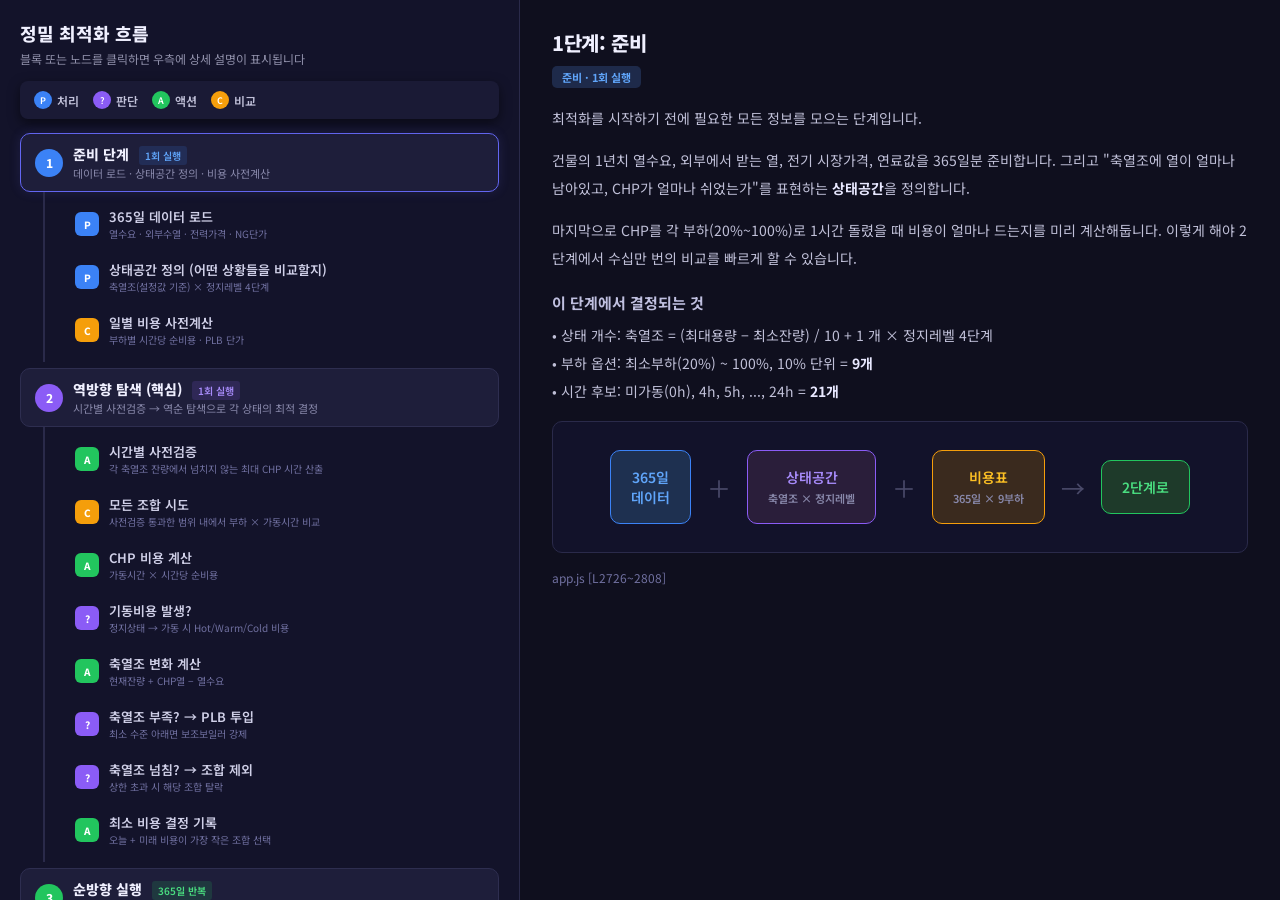
==== commit a87481e7: "v5.3.1 흐름도에 시간별 사전검증 단계 반영 - 2단계 블록에 '시간별 사전검증' 노드 추가 - 우측 설명: 사전검증 작동 방식 서술 + 예시 - 다이어그램 텍스트 업데이트  " ====
--- a/docs/flowchart.html
+++ b/docs/flowchart.html
@@ -106,10 +106,11 @@
 <div class="block">
     <div class="block-head" onclick="sd('b_backward')">
         <div class="block-num bg-purple">2</div>
-        <div class="block-info"><div class="title">역방향 탐색 (핵심) <span style="font-size:10px;font-weight:600;color:#a78bfa;background:rgba(139,92,246,0.15);padding:2px 6px;border-radius:3px;margin-left:6px">1회 실행</span></div><div class="sub">365일→1일 역순으로 각 상태의 최적 결정 탐색</div></div>
+        <div class="block-info"><div class="title">역방향 탐색 (핵심) <span style="font-size:10px;font-weight:600;color:#a78bfa;background:rgba(139,92,246,0.15);padding:2px 6px;border-radius:3px;margin-left:6px">1회 실행</span></div><div class="sub">시간별 사전검증 → 역순 탐색으로 각 상태의 최적 결정</div></div>
     </div>
     <div class="block-body">
-        <div class="node" onclick="sd('n_loop')"><div class="node-icon bg-amber">C</div><div><div class="title">모든 조합 시도</div><div class="sub">각 상태에서 부하 × 가동시간 조합 비교</div></div></div>
+        <div class="node" onclick="sd('n_presim')"><div class="node-icon bg-green">A</div><div><div class="title">시간별 사전검증</div><div class="sub">각 축열조 잔량에서 넘치지 않는 최대 CHP 시간 산출</div></div></div>
+        <div class="node" onclick="sd('n_loop')"><div class="node-icon bg-amber">C</div><div><div class="title">모든 조합 시도</div><div class="sub">사전검증 통과한 범위 내에서 부하 × 가동시간 비교</div></div></div>
         <div class="node" onclick="sd('n_chpcost')"><div class="node-icon bg-green">A</div><div><div class="title">CHP 비용 계산</div><div class="sub">가동시간 × 시간당 순비용</div></div></div>
         <div class="node" onclick="sd('n_startup')"><div class="node-icon bg-purple">?</div><div><div class="title">기동비용 발생?</div><div class="sub">정지상태 → 가동 시 Hot/Warm/Cold 비용</div></div></div>
         <div class="node" onclick="sd('n_storage')"><div class="node-icon bg-green">A</div><div><div class="title">축열조 변화 계산</div><div class="sub">현재잔량 + CHP열 − 열수요</div></div></div>
@@ -190,7 +191,7 @@
         </div>
         <div style="text-align:center;font-size:13px;color:#9090aa;margin-bottom:20px">← 마지막 날부터 첫날까지 거꾸로 탐색</div>
         <div class="dia-bracket" style="max-width:500px;margin:0 auto;padding:20px;text-align:center">
-            <div style="font-size:14px;color:#a78bfa;font-weight:700;margin-bottom:12px">매일, 각 상태에서 모든 조합 비교</div>
+            <div style="font-size:14px;color:#a78bfa;font-weight:700;margin-bottom:12px">매일, 각 상태에서 사전검증 통과 범위 내 조합 비교</div>
             <div style="display:flex;gap:8px;justify-content:center;flex-wrap:wrap;margin-bottom:10px">
                 <div style="padding:8px 14px;background:rgba(139,92,246,0.15);border-radius:6px;font-size:13px;color:#c4b5fd">20%</div>
                 <div style="padding:8px 14px;background:rgba(139,92,246,0.15);border-radius:6px;font-size:13px;color:#c4b5fd">30%</div>
@@ -297,6 +298,19 @@
     <div class="ref">app.js [L2785~2795]</div>
 </div>
 
+<div class="dp" id="dp_n_presim">
+    <h2>시간별 사전검증</h2>
+    <div class="badge" style="background:#1e3a2a;color:#4ade80">검증</div>
+    <p>기존에는 DP가 하루 총량만 보고 "24시간 가동 OK"라고 판단했지만, 실제로는 <b>새벽처럼 수요가 낮은 시간에 축열조가 넘치는</b> 문제가 있었습니다.</p>
+    <p>이를 해결하기 위해, DP가 결정하기 전에 <b>실제 시간별 시뮬레이션을 미리 돌려서</b> 넘치지 않는 최대 CHP 가동시간을 확인합니다.</p>
+    <h3>작동 방식</h3>
+    <p>각 축열조 잔량에서 24시간부터 내려가며 검증합니다:</p>
+    <div class="fm">축열조 800Gcal에서 CHP 80% 부하:<br><br>24h → 시간별 시뮬 → 새벽 2시에 넘침 → 탈락<br>23h → 시간별 시뮬 → 새벽 1시에 넘침 → 탈락<br>...<br>18h → 시간별 시뮬 → 넘침 없음 → <b>최대 18h 허용</b></div>
+    <p>DP는 이 날 이 잔량에서 <b>18시간 이하</b>로만 후보를 탐색합니다. 시간대를 임의로 구분하는 것이 아니라, <b>그 날의 실제 수요·외부수열 패턴</b>을 기반으로 판단합니다.</p>
+    <div class="rule">절대 규칙 R2: 이 검증을 통해 시간별 넘침을 원천 차단합니다</div>
+    <div class="ref">app.js calcMaxSafeHours()</div>
+</div>
+
 <div class="dp" id="dp_n_loop">
     <h2>모든 조합 시도</h2>
     <div class="badge" style="background:#3a2a1e;color:#fbbf24">비교</div>
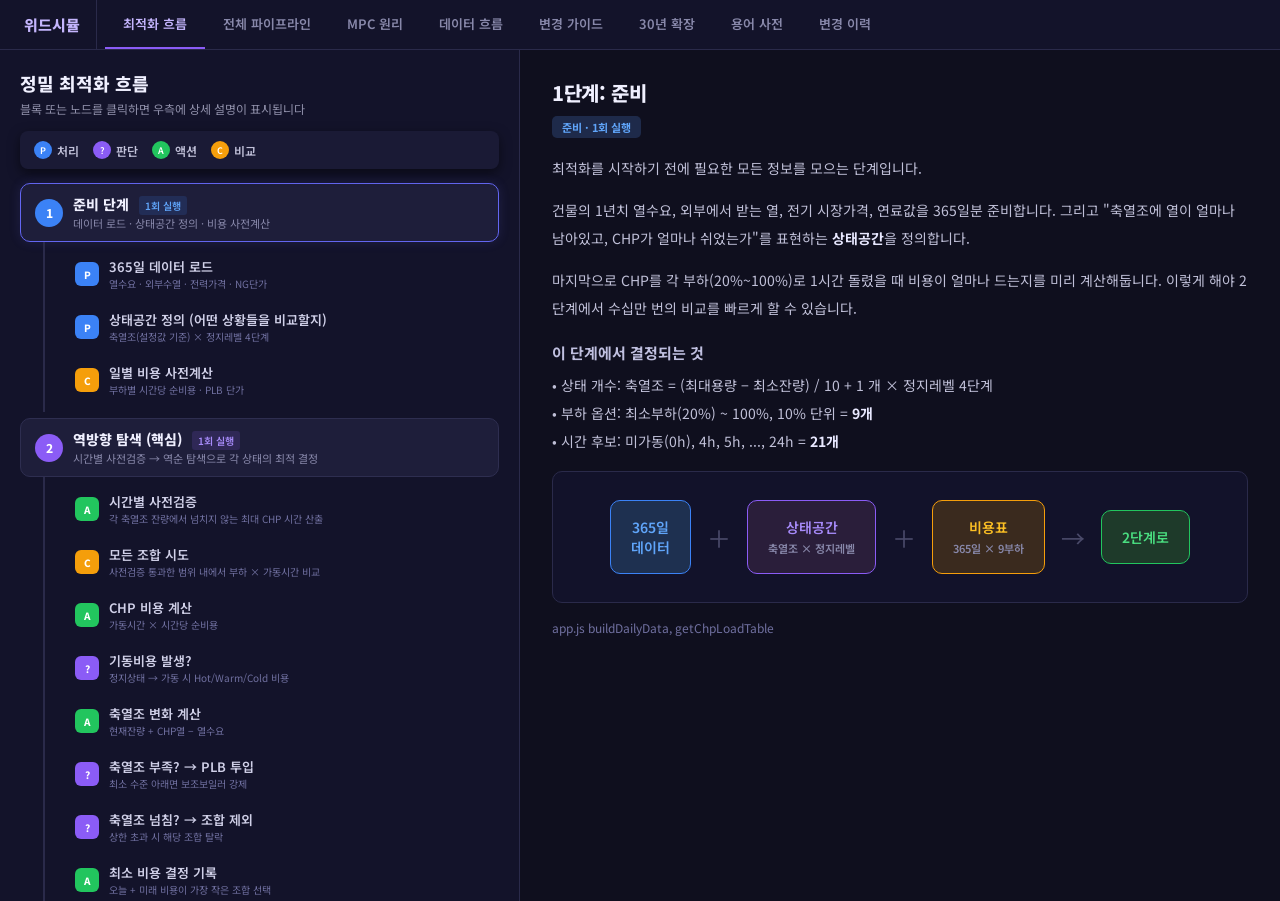
==== commit 65cafb41: "일별 세부 모달 그래프↔데이터 뷰 전환 + 단가 4컬럼 + PLB 비용 반영 시작시각 최적화 - 모달: graphView/dataView 분리, 페이지 전환 UX (토글→뷰 전환)" ====
--- a/docs/flowchart.html
+++ b/docs/flowchart.html
@@ -2,25 +2,33 @@
 <html lang="ko">
 <head>
 <meta charset="UTF-8">
-<title>CHP/PLB 최적화 판단 흐름도</title>
+<title>위드시뮬 시스템 가이드</title>
 <link href="https://fonts.googleapis.com/css2?family=Noto+Sans+KR:wght@400;600;800&display=swap" rel="stylesheet">
 <style>
 * { box-sizing: border-box; margin: 0; padding: 0; }
 body { font-family: 'Noto Sans KR', sans-serif; background: #0f0f1e; color: #e0e0e0; }
 
-.wrap { display: flex; height: 100vh; }
-
-/* 좌측 */
+/* ── 상단 탭 바 ── */
+.top-bar { background: #13132a; border-bottom: 1px solid #2a2a4a; padding: 0 20px; display: flex; align-items: center; gap: 0; position: sticky; top: 0; z-index: 100; }
+.top-title { font-size: 15px; font-weight: 800; color: #c4b5fd; padding: 14px 16px 14px 4px; margin-right: 8px; border-right: 1px solid #2a2a4a; white-space: nowrap; }
+.top-tab { padding: 14px 18px; font-size: 13px; font-weight: 600; color: #8888aa; cursor: pointer; border-bottom: 2px solid transparent; transition: all .15s; white-space: nowrap; }
+.top-tab:hover { color: #c0c0d8; background: rgba(255,255,255,0.02); }
+.top-tab.active { color: #c4b5fd; border-bottom-color: #8b5cf6; }
+
+/* ── 탭 콘텐츠 ── */
+.tab-content { display: none; }
+.tab-content.active { display: block; }
+
+/* ══════════════════════════════════════
+   탭1: 최적화 흐름 (기존)
+   ══════════════════════════════════════ */
+.wrap { display: flex; height: calc(100vh - 49px); }
 .left { width: 520px; min-width: 520px; overflow-y: auto; padding: 20px; border-right: 1px solid #2a2a4a; background: #13132a; }
 .left-title { font-size: 18px; font-weight: 800; color: #f0f0ff; margin-bottom: 4px; }
 .left-sub { font-size: 12px; color: #9090aa; margin-bottom: 14px; }
-
-/* 범례 */
 .legend { display: flex; gap: 14px; flex-wrap: wrap; padding: 10px 14px; background: #1a1a35; border-radius: 8px; position: sticky; top: 0; z-index: 10; box-shadow: 0 4px 12px rgba(0,0,0,0.5); margin-bottom: 14px; }
 .legend-item { display: flex; align-items: center; gap: 5px; font-size: 12px; color: #c0c0d8; font-weight: 600; }
 .lg-icon { width: 18px; height: 18px; border-radius: 50%; display: flex; align-items: center; justify-content: center; font-size: 9px; color: #fff; }
-
-/* 블록 헤더 */
 .block { margin-bottom: 6px; }
 .block-head { padding: 10px 14px; background: #1e1e3a; border: 1px solid #2e2e50; border-radius: 10px; cursor: pointer; transition: all .15s; display: flex; align-items: center; gap: 10px; }
 .block-head:hover { background: #252550; }
@@ -28,8 +36,6 @@
 .block-num { width: 28px; height: 28px; border-radius: 50%; display: flex; align-items: center; justify-content: center; font-size: 12px; font-weight: 800; color: #fff; flex-shrink: 0; }
 .block-info .title { font-size: 14px; font-weight: 800; color: #f0f0ff; }
 .block-info .sub { font-size: 11px; color: #8888aa; margin-top: 1px; }
-
-/* 블록 내부 노드 */
 .block-body { padding: 4px 0 4px 18px; border-left: 2px solid #2a2a4a; margin-left: 23px; }
 .node { display: flex; align-items: center; gap: 10px; padding: 8px 12px; border-radius: 8px; cursor: pointer; transition: all .12s; margin: 3px 0; }
 .node:hover { background: rgba(255,255,255,0.03); transform: translateX(3px); }
@@ -37,21 +43,15 @@
 .node-icon { width: 24px; height: 24px; min-width: 24px; border-radius: 6px; display: flex; align-items: center; justify-content: center; font-size: 10px; font-weight: 800; color: #fff; }
 .node .title { font-size: 13px; font-weight: 600; color: #d0d0e8; }
 .node .sub { font-size: 10px; color: #7070a0; }
-
-/* 분기 라벨 */
 .branch-row { display: flex; gap: 6px; margin: 3px 0 3px 36px; }
 .bl { font-size: 10px; font-weight: 700; padding: 2px 8px; border-radius: 4px; }
 .bl-y { color: #4ade80; background: rgba(34,197,94,0.12); }
 .bl-n { color: #f87171; background: rgba(239,68,68,0.12); }
-
-/* 색상 */
 .bg-blue { background: #3b82f6; }
 .bg-purple { background: #8b5cf6; }
 .bg-green { background: #22c55e; }
 .bg-amber { background: #f59e0b; }
 .bg-red { background: #ef4444; }
-
-/* 우측 */
 .right { flex: 1; overflow-y: auto; padding: 28px 32px; background: #0f0f1e; }
 .dp { display: none; }
 .dp.active { display: block; }
@@ -64,8 +64,6 @@
 .dp .rule { background: rgba(239,68,68,0.08); border: 1px solid rgba(239,68,68,0.2); border-radius: 8px; padding: 12px 16px; font-size: 13px; color: #fca5a5; margin: 14px 0; line-height: 1.8; }
 .dp .ref { font-size: 12px; color: #7070a0; margin-top: 12px; }
 .dp h3 { font-size: 15px; font-weight: 700; color: #c0c0e0; margin: 20px 0 8px; }
-
-/* 다이어그램 */
 .dia { margin: 16px 0; padding: 20px; background: #12122a; border: 1px solid #2a2a4a; border-radius: 10px; overflow-x: auto; }
 .dia-row { display: flex; align-items: center; justify-content: center; gap: 8px; flex-wrap: wrap; }
 .dia-box { padding: 8px 14px; border-radius: 8px; font-size: 11px; font-weight: 600; text-align: center; min-width: 60px; }
@@ -74,9 +72,132 @@
 .dia-cell { width: 28px; height: 20px; border-radius: 3px; display: flex; align-items: center; justify-content: center; font-size: 7px; font-weight: 700; }
 .dia-label { font-size: 10px; color: #8888aa; text-align: center; margin-top: 4px; }
 .dia-bracket { border: 2px solid #3a3a5a; border-radius: 8px; padding: 12px; margin: 8px 0; }
+
+/* ══════════════════════════════════════
+   탭2~6: 가이드 페이지 스타일
+   ══════════════════════════════════════ */
+.guide { max-width: 920px; margin: 0 auto; padding: 40px 48px 80px; height: calc(100vh - 49px); overflow-y: auto; }
+.guide h2 { font-size: 22px; font-weight: 800; color: #f0f0ff; margin-bottom: 8px; letter-spacing: -0.02em; padding-bottom: 12px; border-bottom: 2px solid #8b5cf6; display: inline-block; }
+.guide h3 { font-size: 17px; font-weight: 700; color: #c0c0e0; margin: 28px 0 12px; }
+.guide p, .guide li { color: #c0c0d8; font-size: 14px; line-height: 1.85; }
+.guide ul, .guide ol { padding-left: 20px; margin: 8px 0; }
+
+/* 카드 */
+.g-card { background: #1e1e3a; border: 1px solid #2e2e50; border-radius: 12px; padding: 20px 24px; margin: 16px 0; transition: background .2s; }
+.g-card:hover { background: #242450; }
+.g-card-title { font-size: 15px; font-weight: 700; margin-bottom: 8px; }
+
+/* 파이프라인 흐름도 */
+.pipeline-flow { display: flex; align-items: center; gap: 0; flex-wrap: wrap; margin: 24px 0; padding: 24px; background: rgba(30,30,58,0.6); border: 1px solid #2e2e50; border-radius: 16px; }
+.pipe-box { flex: 0 0 auto; text-align: center; padding: 14px 18px; border-radius: 10px; border: 1.5px solid; min-width: 100px; transition: transform .2s; }
+.pipe-box:hover { transform: translateY(-2px); }
+.pipe-box .num { font-size: 20px; font-weight: 900; margin-bottom: 4px; }
+.pipe-box .label { font-size: 12px; font-weight: 600; }
+.pipe-box .desc { font-size: 10px; margin-top: 4px; opacity: 0.7; }
+.pipe-arrow { flex: 0 0 auto; color: #6060aa; font-size: 20px; padding: 0 6px; line-height: 1; }
+
+/* MPC 단계 카드 */
+.mpc-grid { display: grid; gap: 16px; margin: 20px 0; }
+.mpc-step { display: flex; gap: 16px; align-items: flex-start; padding: 18px 20px; background: #1e1e3a; border: 1px solid #2e2e50; border-radius: 12px; border-left: 3px solid; transition: background .2s; }
+.mpc-step:hover { background: #242450; }
+.mpc-step .step-num { flex-shrink: 0; width: 36px; height: 36px; border-radius: 10px; display: flex; align-items: center; justify-content: center; font-weight: 900; font-size: 16px; color: #fff; }
+.mpc-step .step-body { flex: 1; }
+.mpc-step .step-title { font-size: 15px; font-weight: 700; margin-bottom: 6px; }
+.mpc-step .step-desc { font-size: 13px; color: #b0b0d0; line-height: 1.8; }
+.io-box { display: flex; gap: 12px; margin-top: 10px; font-size: 11px; }
+.io-box > div { padding: 6px 10px; border-radius: 6px; flex: 1; }
+.io-in { background: rgba(59,130,246,0.1); color: #93c5fd; border: 1px solid rgba(59,130,246,0.2); }
+.io-out { background: rgba(34,197,94,0.1); color: #86efac; border: 1px solid rgba(34,197,94,0.2); }
+
+/* 데이터 흐름 그리드 */
+.data-flow-grid { display: grid; grid-template-columns: 1fr 1fr; gap: 16px; margin: 20px 0; }
+.data-item { padding: 16px 18px; background: #1e1e3a; border: 1px solid #2e2e50; border-radius: 10px; border-left: 3px solid; }
+.data-item .di-title { font-size: 13px; font-weight: 700; margin-bottom: 4px; }
+.data-item .di-desc { font-size: 12px; color: #b0b0d0; line-height: 1.7; }
+.data-item .di-usage { font-size: 11px; color: #7070a0; margin-top: 6px; padding-top: 6px; border-top: 1px solid #2e2e50; }
+
+/* 테이블 */
+.g-table { width: 100%; border-collapse: collapse; margin: 16px 0; font-size: 13px; }
+.g-table th { background: rgba(139,92,246,0.12); color: #c4b5fd; font-weight: 700; text-align: left; padding: 10px 14px; border-bottom: 2px solid #8b5cf6; font-size: 12px; white-space: nowrap; }
+.g-table td { padding: 10px 14px; border-bottom: 1px solid #2e2e50; color: #b0b0d0; vertical-align: top; }
+.g-table tr:hover td { background: rgba(139,92,246,0.04); }
+.g-table .fn { font-family: 'Consolas', 'SF Mono', monospace; font-size: 12px; color: #93c5fd; }
+.g-table .warn { color: #fbbf24; font-size: 12px; }
+
+/* 주석 박스 */
+.g-note { padding: 14px 18px; border-radius: 8px; font-size: 13px; line-height: 1.75; margin: 12px 0; }
+.g-note-info { background: rgba(59,130,246,0.08); border-left: 3px solid #3b82f6; color: #93c5fd; }
+.g-note-warn { background: rgba(245,158,11,0.08); border-left: 3px solid #f59e0b; color: #fcd34d; }
+.g-note-tip { background: rgba(139,92,246,0.08); border-left: 3px solid #8b5cf6; color: #c4b5fd; }
+
+/* 용어 사전 */
+.term-grid { display: grid; grid-template-columns: 1fr 1fr; gap: 12px; margin: 16px 0; }
+.term-item { padding: 14px 16px; background: #1e1e3a; border: 1px solid #2e2e50; border-radius: 8px; }
+.term-item dt { font-size: 14px; font-weight: 700; color: #c4b5fd; margin-bottom: 4px; }
+.term-item dd { font-size: 12px; color: #b0b0d0; line-height: 1.7; }
+
+/* 타임라인 */
+.timeline { position: relative; padding-left: 32px; margin: 20px 0; }
+.timeline::before { content: ''; position: absolute; left: 12px; top: 0; bottom: 0; width: 2px; background: #2e2e50; }
+.tl-item { position: relative; margin-bottom: 24px; }
+.tl-item .tl-dot { position: absolute; left: -24px; top: 6px; width: 10px; height: 10px; border-radius: 50%; border: 2px solid; background: #0f0f1e; }
+.tl-item .tl-title { font-size: 14px; font-weight: 700; margin-bottom: 4px; }
+.tl-item .tl-desc { font-size: 13px; color: #b0b0d0; line-height: 1.75; }
+
+/* 접기 */
+.guide details { margin: 12px 0; border: 1px solid #2e2e50; border-radius: 10px; overflow: hidden; }
+.guide details summary { padding: 12px 18px; background: #1e1e3a; cursor: pointer; font-weight: 600; font-size: 14px; color: #c0c0e0; user-select: none; list-style: none; display: flex; align-items: center; gap: 8px; }
+.guide details summary::before { content: '\25B6'; font-size: 10px; color: #7070a0; transition: transform .2s; }
+.guide details[open] summary::before { transform: rotate(90deg); }
+.guide details summary:hover { background: #252550; }
+.guide details > div { padding: 16px 18px; background: #0f0f1e; }
+
+/* 반응형 */
+@media (max-width: 900px) {
+    .left { width: 100%; min-width: auto; }
+    .wrap { flex-direction: column; height: auto; }
+    .right { height: 60vh; }
+    .guide { padding: 24px 16px 60px; }
+    .pipeline-flow { flex-direction: column; align-items: stretch; }
+    .pipe-arrow { transform: rotate(90deg); text-align: center; }
+    .data-flow-grid, .term-grid { grid-template-columns: 1fr; }
+    .io-box { flex-direction: column; }
+    .top-bar { overflow-x: auto; }
+}
+
+/* 인쇄 */
+@media print {
+    body { background: #fff; color: #1e293b; font-size: 12px; }
+    .top-bar { position: static; background: #f8fafc; border-bottom-color: #e2e8f0; }
+    .top-tab { color: #64748b; }
+    .top-tab.active { color: #4c1d95; border-bottom-color: #6d28d9; }
+    .g-card, .mpc-step, .data-item, .term-item { background: #f8fafc; border-color: #e2e8f0; break-inside: avoid; }
+    .g-table th { background: #f1f5f9; color: #334155; }
+    .g-table td { color: #475569; }
+    .pipeline-flow { background: #f8fafc; border-color: #e2e8f0; }
+    .guide h2 { border-bottom-color: #6d28d9; }
+}
 </style>
 </head>
 <body>
+
+<!-- ═══ 상단 탭 바 ═══ -->
+<div class="top-bar">
+    <div class="top-title">위드시뮬</div>
+    <div class="top-tab active" onclick="switchTab('flow')">최적화 흐름</div>
+    <div class="top-tab" onclick="switchTab('overview')">전체 파이프라인</div>
+    <div class="top-tab" onclick="switchTab('mpc')">MPC 원리</div>
+    <div class="top-tab" onclick="switchTab('data')">데이터 흐름</div>
+    <div class="top-tab" onclick="switchTab('change')">변경 가이드</div>
+    <div class="top-tab" onclick="switchTab('roadmap')">30년 확장</div>
+    <div class="top-tab" onclick="switchTab('glossary')">용어 사전</div>
+    <div class="top-tab" onclick="switchTab('changelog')">변경 이력</div>
+</div>
+
+<!-- ═══════════════════════════════════════════════════════
+     탭 1: 최적화 흐름 (기존 flowchart)
+     ═══════════════════════════════════════════════════════ -->
+<div class="tab-content active" id="tab_flow">
 <div class="wrap">
 <div class="left">
 <div class="left-title">정밀 최적화 흐름</div>
@@ -140,7 +261,6 @@
 <!-- 우측 설명 -->
 <div class="right">
 
-<!-- 블록 설명 -->
 <div class="dp active" id="dp_b_prep">
     <h2>1단계: 준비</h2>
     <div class="badge" style="background:#1e2a4a;color:#60a5fa">준비 · 1회 실행</div>
@@ -162,34 +282,29 @@
             <div class="dia-box" style="background:#1e3a2a;color:#4ade80;border:1.5px solid #22c55e;padding:16px 20px;font-size:14px;border-radius:10px">2단계로</div>
         </div>
     </div>
-    <div class="ref">app.js [L2726~2808]</div>
+    <div class="ref">app.js buildDailyData, getChpLoadTable</div>
 </div>
 
 <div class="dp" id="dp_b_backward">
     <h2>2단계: 역방향 탐색 (핵심)</h2>
-    <div class="badge" style="background:#2a1e3a;color:#a78bfa">핵심 알고리즘 · 1회 실행</div>
-    <p>이 단계가 정밀 최적화의 <b>핵심</b>입니다. 1년을 <b>마지막 날(12/31)부터 첫날(1/1)까지 거꾸로</b> 탐색합니다.</p>
-    <p>왜 거꾸로 갈까요? 생각해보면, 12월 31일의 최선의 선택은 그 날 하루만 보면 됩니다. 12월 30일은 "오늘 + 내일(이미 답을 알고 있음)"을 보면 됩니다. 이렇게 거슬러 올라가면 1월 1일에 도달했을 때 <b>1년 전체를 고려한 최적의 운전 계획</b>이 완성됩니다.</p>
-    <p>기본 최적화는 1월 1일부터 순서대로 하루씩 결정합니다. 그래서 "오늘은 좋은 선택이었지만 내일 보니 나쁜 결과"가 될 수 있습니다. 정밀 최적화는 미래를 먼저 계산하기 때문에 이런 문제가 없습니다.</p>
-    <h3>탐색 규모</h3>
-    <p>매일 모든 상태 × 모든 조합을 비교합니다. 탐색 규모는 1단계에서 정의한 상태 수에 따라 결정되며, 단순 사칙연산이라 1~2초면 끝납니다. (상세 규모는 "상태공간 정의" 노드 참조)</p>
+    <div class="badge" style="background:#2a1e3a;color:#a78bfa">핵심 알고리즘 · 매일 반복 (MPC)</div>
+    <p>이 단계가 정밀 최적화의 <b>핵심</b>입니다. MPC 방식에서는 매일 <b>오늘부터 30일 앞까지</b>를 역방향으로 탐색합니다.</p>
+    <p>왜 거꾸로 갈까요? 30일째의 최선의 선택은 그 날 하루만 보면 됩니다. 29일째는 "오늘 + 내일(이미 답을 알고 있음)"을 보면 됩니다. 이렇게 거슬러 올라가면 오늘에 도달했을 때 <b>30일 전체를 고려한 최적 결정</b>이 완성됩니다.</p>
+    <p>그리고 <b>오늘의 결정만 확정</b>하고, 내일은 실제 축열조 잔량으로 다시 30일 앞을 계산합니다. 이것이 MPC입니다.</p>
     <div class="note">이 방식을 <b>동적 프로그래밍(Dynamic Programming)</b>이라고 합니다. "큰 문제를 작은 문제로 나누어 풀고, 이미 푼 결과를 재활용한다"는 수학적 기법입니다.</div>
-
     <div class="dia" style="padding:28px">
         <div class="dia-row" style="gap:6px;margin-bottom:16px">
-            <div class="dia-box" style="background:#1e3a2a;color:#4ade80;padding:12px 14px;font-size:13px;border-radius:8px">1일</div>
+            <div class="dia-box" style="background:#1e3a2a;color:#4ade80;padding:12px 14px;font-size:13px;border-radius:8px">오늘</div>
             <div class="dia-arrow" style="font-size:20px">←</div>
-            <div class="dia-box" style="background:#1e1e38;color:#a0a0c0;padding:12px 14px;font-size:13px;border-radius:8px">2일</div>
+            <div class="dia-box" style="background:#1e1e38;color:#a0a0c0;padding:12px 14px;font-size:13px;border-radius:8px">+1일</div>
             <div class="dia-arrow" style="font-size:20px">←</div>
-            <div class="dia-box" style="background:#1e1e38;color:#a0a0c0;padding:12px 14px;font-size:13px;border-radius:8px">3일</div>
+            <div class="dia-box" style="background:#1e1e38;color:#a0a0c0;padding:12px 14px;font-size:13px;border-radius:8px">+2일</div>
             <div class="dia-arrow" style="font-size:20px">←</div>
             <div style="color:#4a4a6a;font-size:18px;padding:0 4px">· · ·</div>
             <div class="dia-arrow" style="font-size:20px">←</div>
-            <div class="dia-box" style="background:#1e1e38;color:#a0a0c0;padding:12px 14px;font-size:13px;border-radius:8px">364일</div>
-            <div class="dia-arrow" style="font-size:20px">←</div>
-            <div class="dia-box" style="background:#2a1e3a;color:#c4b5fd;padding:12px 14px;font-size:13px;border-radius:8px;border:1.5px solid #8b5cf6">365일</div>
-        </div>
-        <div style="text-align:center;font-size:13px;color:#9090aa;margin-bottom:20px">← 마지막 날부터 첫날까지 거꾸로 탐색</div>
+            <div class="dia-box" style="background:#2a1e3a;color:#c4b5fd;padding:12px 14px;font-size:13px;border-radius:8px;border:1.5px solid #8b5cf6">+30일</div>
+        </div>
+        <div style="text-align:center;font-size:13px;color:#9090aa;margin-bottom:20px">← 30일 앞부터 오늘까지 거꾸로 탐색 (매일 반복)</div>
         <div class="dia-bracket" style="max-width:500px;margin:0 auto;padding:20px;text-align:center">
             <div style="font-size:14px;color:#a78bfa;font-weight:700;margin-bottom:12px">매일, 각 상태에서 사전검증 통과 범위 내 조합 비교</div>
             <div style="display:flex;gap:8px;justify-content:center;flex-wrap:wrap;margin-bottom:10px">
@@ -203,21 +318,20 @@
             <div style="font-size:12px;color:#8888aa;margin-top:4px">→ <b style="color:#c4b5fd">오늘 비용 + 미래 비용</b>이 가장 작은 조합 기록</div>
         </div>
     </div>
-    <div class="ref">app.js [L2812~2882]</div>
+    <div class="ref">app.js solveMPC 내부 DP 루프</div>
 </div>
 
 <div class="dp" id="dp_b_forward">
     <h2>3단계: 순방향 실행</h2>
     <div class="badge" style="background:#1e3a2a;color:#4ade80">실행 · 365일 반복</div>
-    <p>2단계에서 "모든 상태에서의 최적 결정"이 기록되었습니다. 이제 1월 1일부터 순서대로 따라가면서 <b>실제 운전 스케줄</b>을 만듭니다.</p>
+    <p>2단계에서 오늘의 최적 결정이 나왔습니다. 이제 그 결정을 <b>실제로 적용</b>합니다.</p>
     <p>매일 다음을 수행합니다:</p>
-    <p>① 2단계에서 기록된 최적 결정(가동시간, 부하) 꺼내기<br>
+    <p>① DP에서 나온 최적 결정(가동시간, 부하) 적용<br>
     ② CHP를 하루 중 <b>전기가격이 높은 시간대</b>에 배치 (Stage 2)<br>
     ③ CHP만으로 부족하면 <b>보조보일러(PLB) 투입</b> 판단 (Stage 3)<br>
     ④ 24시간을 1시간씩 <b>실제 시뮬레이션</b>하여 축열조 변화 확인 (Stage 4)<br>
     ⑤ 연료비, 전기판매, 기동비 등 <b>비용 집계</b></p>
-    <p>축열조 최종 잔량은 다음날로 전달되어, 365일이 이어집니다.</p>
-
+    <p>축열조 최종 잔량은 내일의 MPC 시작값이 되어, 365일이 이어집니다.</p>
     <div class="dia" style="padding:28px">
         <div class="dia-row" style="gap:6px;margin-bottom:16px">
             <div class="dia-box" style="background:#1e3a2a;color:#4ade80;padding:12px 14px;font-size:13px;border-radius:8px;border:1.5px solid #22c55e">1일</div>
@@ -246,10 +360,10 @@
                 <div class="dia-arrow" style="font-size:20px">→</div>
                 <div class="dia-box" style="background:#3a2a1e;color:#fbbf24;padding:12px 16px;font-size:13px;border-radius:8px">비용 집계</div>
             </div>
-            <div style="font-size:12px;color:#7070a0;margin-top:12px">축열조 잔량을 다음날로 전달하며 365일 반복</div>
-        </div>
-    </div>
-    <div class="ref">app.js [L2886~3040]</div>
+            <div style="font-size:12px;color:#7070a0;margin-top:12px">축열조 잔량을 다음날 MPC로 전달하며 365일 반복</div>
+        </div>
+    </div>
+    <div class="ref">app.js solveMPC 순방향 루프</div>
 </div>
 
 <!-- 세부 노드 설명 -->
@@ -262,7 +376,7 @@
     • <b>시간별 전력가격</b> — CHP가 생산한 전기를 한전에 팔 때의 가격<br>
     • <b>NG(천연가스) 단가</b> — CHP와 PLB의 연료비<br>
     • 공휴일/주말/정비일 구분</p>
-    <div class="ref">app.js [L2730~2757]</div>
+    <div class="ref">app.js buildDailyData</div>
 </div>
 
 <div class="dp" id="dp_n_state">
@@ -273,165 +387,642 @@
     <p><b>축열조</b>는 최소잔량~최대용량 범위를 10Gcal 단위로 나누어 구간으로 관리합니다.</p>
     <p><b>정지레벨</b>은 CHP가 쉰 기간에 따라 4단계로 나뉩니다:</p>
     <div class="fm">ON — 현재 가동 중<br>Hot — 1일 이내 정지 (재기동 비용 낮음)<br>Warm — 2일 이내 정지 (재기동 비용 중간)<br>Cold — 3일 이상 정지 (재기동 비용 높음)</div>
-    <p>정지레벨이 중요한 이유는 <b>기동비용</b> 때문입니다. 오래 쉴수록 보일러를 다시 데우는 데 더 많은 가스가 필요합니다.</p>
     <h3>탐색 규모</h3>
-    <p>이렇게 정의된 상태공간의 크기가 곧 시뮬레이터가 비교해야 할 양을 결정합니다.</p>
-    <div class="fm"><b>① 상태 수 (현재 상황이 몇 가지인가)</b><br>  축열조 구간 수 × 정지레벨 4단계<br>  예) 최대 850, 최소 100 → (850−100)/10+1 = 76구간<br>  → 76 × 4 = <b>304가지 상태</b><br><br><b>② 조합 수 (각 상태에서 시도할 선택지)</b><br>  부하 9가지 (20%, 30%, ..., 100%)<br>  × 가동시간 21가지 (0시간, 4시간, 5시간, ..., 24시간)<br>  = <b>189가지 조합</b><br><br><b>③ 탐색량 (총 비교 횟수)</b><br>  하루 = 304가지 상태 × 189가지 조합 = <b>약 5.7만 번</b><br>  연간 = 5.7만 × 365일 = <b>약 2,100만 번</b></div>
+    <div class="fm"><b>① 상태 수</b><br>  축열조 구간 수 × 정지레벨 4단계<br>  예) 최대 850, 최소 100 → (850−100)/10+1 = 76구간<br>  → 76 × 4 = <b>304가지 상태</b><br><br><b>② 조합 수</b><br>  부하 9가지 × 가동시간 21가지 = <b>189가지 조합</b><br><br><b>③ 탐색량</b><br>  하루 = 304 × 189 = <b>약 5.7만 번</b><br>  연간 = 5.7만 × 365일 = <b>약 2,100만 번</b></div>
     <p>숫자가 커 보이지만 단순한 더하기/빼기 연산이라 컴퓨터는 1~2초면 끝냅니다.</p>
-    <div class="ref">app.js [L2764~2773]</div>
 </div>
 
 <div class="dp" id="dp_n_cost">
     <h2>일별 비용 사전계산</h2>
     <div class="badge" style="background:#3a2a1e;color:#fbbf24">비교</div>
-    <p>CHP를 돌리면 두 가지가 동시에 일어납니다. <b>가스를 태워서 돈이 나가고</b>(연료비), <b>전기가 만들어져서 돈이 들어옵니다</b>(전기 판매). 이 둘의 차이가 "CHP를 1시간 돌리는 실제 비용"입니다.</p>
-    <p>그런데 이 값은 날마다 다릅니다. 가스값은 월마다 바뀌고, 전기가격은 매일 달라지며, CHP 출력(부하)에 따라서도 가스 소모량과 발전량이 다릅니다.</p>
-    <p>그래서 본격적인 탐색에 앞서, 365일 각각에 대해 <b>9가지 부하(20%~100%)</b>로 CHP를 1시간 돌렸을 때의 비용을 미리 계산해서 표로 만들어둡니다.</p>
-    <p>여기서 <b>"9개 부하"</b>란 CHP의 출력 설정입니다. 설정 > CHP 사양 성능표에 있는 20%, 30%, 40%, ..., 100% 각각에 대해 가스 소모량과 발전량이 다르기 때문에 비용도 달라집니다.</p>
-    <p>또한 여기서 계산하는 비용은 특정 시간(오전 9시 등)의 비용이 아니라, 그 날의 <b>평균 전기가격</b>을 기준으로 한 대표값입니다. 실제 시간대별 가격 차이(낮에 비싸고 밤에 싸고)는 3단계의 블록 배치(Stage 2)에서 반영됩니다.</p>
+    <p>CHP를 돌리면 <b>가스를 태워서 돈이 나가고</b>(연료비), <b>전기가 만들어져서 돈이 들어옵니다</b>(전기 판매). 이 둘의 차이가 "CHP를 1시간 돌리는 실제 비용"입니다.</p>
+    <p>이 값은 날마다 다릅니다. 가스값은 월마다 바뀌고, 전기가격은 매일 달라지며, CHP 부하에 따라서도 가스 소모량과 발전량이 다릅니다.</p>
     <h3>계산 공식</h3>
     <div class="fm">시간당 순비용 = 가스비/시간 − 전기매출/시간<br><br>음수 → CHP를 돌릴수록 이익 (전기 수익 > 연료비)<br>양수 → CHP를 돌리면 비용 발생</div>
-    <h3>예시</h3>
-    <div class="fm">1월 1일, 100% 부하:<br>  가스비 = 50만원/h, 전기매출 = 80만원/h → 순비용 = <b>−30만원/h</b> (이익)<br><br>7월 15일, 100% 부하:<br>  가스비 = 48만원/h, 전기매출 = 30만원/h → 순비용 = <b>+18만원/h</b> (비용)</div>
-    <p>이 표가 있으면 2단계에서 "1월 1일에 100%로 15시간 돌리면?" → −30만 × 15 = −450만원(이익)이라고 바로 꺼내 쓸 수 있습니다.</p>
-    <p>PLB(보조보일러)의 열 1Gcal당 생산 단가도 함께 계산합니다. CHP와 PLB 중 어느 쪽이 더 경제적인지 비교하는 데 사용됩니다.</p>
-    <div class="ref">app.js [L2785~2795]</div>
+    <p>PLB(보조보일러)의 열 1Gcal당 생산 단가도 함께 계산합니다.</p>
 </div>
 
 <div class="dp" id="dp_n_presim">
     <h2>시간별 사전검증</h2>
     <div class="badge" style="background:#1e3a2a;color:#4ade80">검증</div>
-    <p>기존에는 DP가 하루 총량만 보고 "24시간 가동 OK"라고 판단했지만, 실제로는 <b>새벽처럼 수요가 낮은 시간에 축열조가 넘치는</b> 문제가 있었습니다.</p>
+    <p>DP가 하루 총량만 보고 "24시간 가동 OK"라고 판단했지만, 실제로는 <b>새벽처럼 수요가 낮은 시간에 축열조가 넘치는</b> 문제가 있었습니다.</p>
     <p>이를 해결하기 위해, DP가 결정하기 전에 <b>실제 시간별 시뮬레이션을 미리 돌려서</b> 넘치지 않는 최대 CHP 가동시간을 확인합니다.</p>
-    <h3>작동 방식</h3>
-    <p>각 축열조 잔량에서 24시간부터 내려가며 검증합니다:</p>
-    <div class="fm">축열조 800Gcal에서 CHP 80% 부하:<br><br>24h → 시간별 시뮬 → 새벽 2시에 넘침 → 탈락<br>23h → 시간별 시뮬 → 새벽 1시에 넘침 → 탈락<br>...<br>18h → 시간별 시뮬 → 넘침 없음 → <b>최대 18h 허용</b></div>
-    <p>DP는 이 날 이 잔량에서 <b>18시간 이하</b>로만 후보를 탐색합니다. 시간대를 임의로 구분하는 것이 아니라, <b>그 날의 실제 수요·외부수열 패턴</b>을 기반으로 판단합니다.</p>
-    <div class="rule">절대 규칙 R2: 이 검증을 통해 시간별 넘침을 원천 차단합니다</div>
-    <div class="ref">app.js calcMaxSafeHours()</div>
+    <div class="fm">축열조 800Gcal에서 CHP 80% 부하:<br><br>24h → 새벽 2시에 넘침 → 탈락<br>23h → 새벽 1시에 넘침 → 탈락<br>...<br>18h → 넘침 없음 → <b>최대 18h 허용</b></div>
+    <div class="rule">절대 규칙: 이 검증을 통해 시간별 넘침을 원천 차단합니다</div>
+    <div class="ref">app.js calcMaxSafeHours</div>
 </div>
 
 <div class="dp" id="dp_n_loop">
     <h2>모든 조합 시도</h2>
     <div class="badge" style="background:#3a2a1e;color:#fbbf24">비교</div>
-    <p>각 날마다, 1단계에서 정의한 모든 상태(축열조 잔량 구간 × 정지레벨 조합) 각각에서 가능한 모든 <b>"부하 × 가동시간"</b> 조합을 시도합니다.</p>
-    <p>예를 들어 "축열조 500Gcal, 정지 2일차" 상태에서 "80% 부하로 12시간"과 "100% 부하로 8시간" 중 어느 쪽이 더 비용이 적은지를 비교합니다.</p>
-    <p>각 조합마다 다음을 계산합니다:</p>
-    <p>① CHP 연료비 − 전기매출<br>
-    ② 기동비용 (쉬다 켜면 추가)<br>
-    ③ 축열조가 넘치거나 부족한지<br>
-    ④ PLB가 필요한지<br>
-    ⑤ 이 결정이 <b>내일 이후에 미치는 영향</b> (미래 비용)</p>
-    <p>이 모든 것을 합산하여 총비용이 가장 작은 조합을 선택합니다.</p>
+    <p>각 상태(축열조 잔량 × 정지레벨)에서 가능한 모든 <b>"부하 × 가동시간"</b> 조합을 시도합니다.</p>
+    <p>각 조합마다: ① CHP 비용 ② 기동비용 ③ 축열조 변화 ④ PLB 필요 여부 ⑤ <b>내일 이후 미래 비용</b>을 합산하여 총비용이 가장 작은 조합을 선택합니다.</p>
 </div>
 
 <div class="dp" id="dp_n_chpcost">
     <h2>CHP 비용 계산</h2>
     <div class="badge" style="background:#1e3a2a;color:#4ade80">액션</div>
-    <p>특정 부하로 특정 시간만큼 CHP를 가동했을 때의 열생산량과 비용을 구합니다.</p>
     <div class="fm">열생산량 = 가동시간 × 시간당 열출력<br>비용 = 가동시간 × 시간당 순비용</div>
-    <p>시간당 순비용이 음수(전기 수익 > 연료비)이면 CHP를 오래 돌릴수록 이익입니다. 양수이면 꼭 필요한 만큼만 돌리는 게 경제적입니다.</p>
+    <p>순비용이 음수이면 CHP를 오래 돌릴수록 이익입니다.</p>
 </div>
 
 <div class="dp" id="dp_n_startup">
     <h2>기동비용 판단</h2>
     <div class="badge" style="background:#2a1e3a;color:#a78bfa">판단</div>
-    <p>CHP가 쉬고 있다가 다시 켜면 보일러를 데우는 데 가스가 소모됩니다. 이것이 <b>기동비용</b>입니다. 쉰 기간이 길수록 더 많이 듭니다.</p>
+    <p>CHP가 쉬고 있다가 다시 켜면 보일러를 데우는 데 가스가 소모됩니다. 쉰 기간이 길수록 더 많이 듭니다.</p>
     <div class="fm">Hot (1일 이내 정지): 4시간 × 300 Nm³/시간 × NG단가<br>Warm (2일 이내 정지): 6시간 × 350 Nm³/시간 × NG단가<br>Cold (3일 이상 정지): 8시간 × 400 Nm³/시간 × NG단가</div>
-    <p>이 비용이 총비용에 포함되므로, 알고리즘은 자연스럽게 <b>"짧게 끄고 다시 켜느니 최소 출력으로 유지하는 게 낫다"</b>는 판단을 합니다.</p>
-    <div class="ref">app.js [L2840~2842]</div>
+    <div class="ref">app.js calcStartupCost</div>
 </div>
 
 <div class="dp" id="dp_n_storage">
     <h2>축열조 변화 계산</h2>
     <div class="badge" style="background:#1e3a2a;color:#4ade80">액션</div>
-    <p>CHP를 특정 시간 가동한 후 축열조에 열이 얼마나 남는지를 계산합니다.</p>
     <div class="fm">새 잔량 = 현재 잔량 + CHP 열생산 − 하루 열수요</div>
-    <p>이 값에 따라 내일의 시작 상태가 결정됩니다. 오늘 열을 많이 남기면 내일 CHP를 덜 돌려도 되지만, 너무 많이 남기면 축열조가 넘칩니다.</p>
-    <div class="ref">app.js [L2849]</div>
+    <p>이 값에 따라 내일의 시작 상태가 결정됩니다.</p>
 </div>
 
 <div class="dp" id="dp_n_plb_dp">
     <h2>축열조 부족 → PLB 투입</h2>
     <div class="badge" style="background:#2a1e3a;color:#a78bfa">판단</div>
-    <p>CHP 열생산만으로 축열조가 <b>최소 수준 아래</b>로 떨어지면 열 공급이 부족해집니다. 이때 PLB(보조보일러)를 강제로 투입하여 부족분을 보충합니다.</p>
-    <p>PLB 비용도 총비용에 합산되므로, 알고리즘은 <b>PLB 투입이 적은 조합을 자연스럽게 선호</b>합니다.</p>
-    <div class="rule">절대 규칙 R1: 축열조 잔량은 어떤 시간에도 최소 수준 아래로 내려가면 안 됩니다</div>
-    <div class="ref">app.js [L2853~2859]</div>
+    <p>CHP만으로 축열조가 <b>최소 수준 아래</b>로 떨어지면 PLB를 강제 투입합니다.</p>
+    <div class="rule">절대 규칙: 축열조 잔량은 어떤 시간에도 최소 수준 아래로 내려가면 안 됩니다</div>
 </div>
 
 <div class="dp" id="dp_n_overflow">
     <h2>축열조 넘침 → 조합 제외</h2>
     <div class="badge" style="background:#2a1e3a;color:#a78bfa">판단</div>
-    <p>CHP 열생산으로 축열조가 <b>상한을 초과</b>하면 남는 열을 버려야 합니다. 이건 에너지 낭비이므로, CHP를 가동하는 조합인데 축열조가 넘치면 <b>그 조합은 아예 후보에서 탈락</b>시킵니다.</p>
-    <p>이것이 열 버림을 원천 차단하는 방식입니다.</p>
-    <div class="rule">절대 규칙 R2: 축열조 잔량은 상한을 초과할 수 없습니다 — 열 버림 금지</div>
-    <div class="ref">app.js [L2863~2866]</div>
+    <p>축열조가 <b>상한을 초과</b>하면 그 조합은 아예 후보에서 탈락시킵니다.</p>
+    <div class="rule">절대 규칙: 축열조 잔량은 상한을 초과할 수 없습니다 — 열 버림 금지</div>
 </div>
 
 <div class="dp" id="dp_n_best">
     <h2>최소 비용 결정 기록</h2>
     <div class="badge" style="background:#1e3a2a;color:#4ade80">액션</div>
-    <p>모든 조합을 비교한 후, <b>"오늘 비용 + 내일부터 연말까지 비용"이 가장 작은 조합</b>을 해당 상태의 최적 결정으로 기록합니다.</p>
     <div class="fm">총비용 = CHP 비용 + 기동비 + PLB 비용 + 미래 최소비용<br><br>→ 이 값이 가장 작은 (부하, 가동시간) 조합을 기록</div>
-    <p>"미래 최소비용"은 다음날의 탐색 결과(이미 계산 완료)입니다. 이렇게 오늘 결정이 미래에 미치는 영향까지 고려하기 때문에, 단순한 일별 판단보다 정확합니다.</p>
-    <div class="ref">app.js [L2869~2874]</div>
+    <p>"미래 최소비용"은 다음날의 탐색 결과(이미 계산 완료)입니다.</p>
 </div>
 
 <div class="dp" id="dp_n_extract">
     <h2>최적 결정 추출</h2>
     <div class="badge" style="background:#1e2a4a;color:#60a5fa">처리</div>
-    <p>2단계에서 모든 상태의 최적 결정이 기록되었습니다. 이제 축열조 초기값에서 출발하여 <b>1월 1일부터 순서대로</b> 기록된 결정을 꺼냅니다.</p>
-    <p>매일 결정을 적용하면 축열조 잔량이 변하고, 정지레벨도 변합니다. 그 변한 상태에서 다음날의 결정을 꺼내는 식으로 365일을 이어갑니다.</p>
-    <div class="ref">app.js [L2886~2920]</div>
+    <p>현재 실제 축열조 잔량과 정지 상태를 기반으로, DP 결과 테이블에서 오늘의 최적 결정을 꺼냅니다.</p>
 </div>
 
 <div class="dp" id="dp_n_block">
     <h2>CHP 블록 배치 (Stage 2)</h2>
     <div class="badge" style="background:#1e2a4a;color:#60a5fa">처리</div>
-    <p>"오늘 15시간 가동"이라고 결정되었다면, <b>하루 24시간 중 어느 시간대에 CHP를 돌릴지</b>를 이 단계에서 정합니다.</p>
-    <p>모든 가능한 시작시간(0시, 1시, ..., 9시)을 시뮬레이션하고, <b>전기 시장가격이 높은 시간대</b>에 배치합니다. 전기를 비싸게 팔 수 있는 시간에 CHP를 돌려야 매출이 극대화됩니다.</p>
-    <p>단, 축열조가 넘치는 배치는 <b>무조건 거부</b>합니다. 모든 배치에서 넘치면 CHP 시간을 1시간씩 줄여서 재시도합니다.</p>
-    <div class="rule">절대 규칙 R2: 축열조가 넘치는 배치는 완전 거부</div>
-    <div class="ref">app.js [L2923~2960]</div>
+    <p>"오늘 15시간 가동"이라고 결정되었다면, <b>하루 24시간 중 어느 시간대에 CHP를 돌릴지</b>를 정합니다.</p>
+    <p>모든 가능한 시작시간을 시뮬레이션하고, <b>전기 시장가격이 높은 시간대</b>에 배치합니다. 축열조가 넘치는 배치는 <b>무조건 거부</b>합니다.</p>
+    <div class="rule">절대 규칙: 축열조가 넘치는 배치는 완전 거부</div>
 </div>
 
 <div class="dp" id="dp_n_plb">
     <h2>PLB 투입 판단 (Stage 3)</h2>
     <div class="badge" style="background:#2a1e3a;color:#a78bfa">판단</div>
-    <p>CHP 배치가 확정된 후, <b>CHP + 외부수열 + 축열조만으로 하루를 버틸 수 있는지</b> 24시간 시뮬레이션으로 검증합니다.</p>
-    <p>어느 시간이든 축열조가 최소 수준 아래로 떨어지면 PLB(보조보일러)를 투입합니다.</p>
-    <h3>과투입 방지</h3>
-    <p>PLB는 부족분의 <b>2배를 초과하지 않는 범위</b>에서 투입합니다. 또한 PLB를 <b>부족이 발생하는 시점 직전</b>에 배치하여 효과를 극대화합니다.</p>
-    <div class="ref">app.js [L2962~2999]</div>
+    <p>CHP 배치 후, <b>CHP + 외부수열 + 축열조만으로 하루를 버틸 수 있는지</b> 24시간 시뮬레이션으로 검증합니다. 부족하면 PLB를 투입합니다.</p>
+    <p>PLB는 부족분의 <b>2배를 초과하지 않는 범위</b>에서, <b>부족 시점 직전</b>에 배치합니다.</p>
 </div>
 
 <div class="dp" id="dp_n_sim">
     <h2>24시간 시뮬레이션 (Stage 4)</h2>
     <div class="badge" style="background:#1e2a4a;color:#60a5fa">처리</div>
-    <p>모든 결정이 끝나면 <b>24시간을 1시간씩 실제로 시뮬레이션</b>합니다. 매 시간 축열조에 들어오는 열(CHP, PLB, 외부수열)과 나가는 열(수요)을 계산하여 잔량을 갱신합니다.</p>
-    <p>만약 시뮬 도중 축열조가 상한에 도달하면 <b>CHP 열출력을 실시간으로 줄여서</b> 넘치지 않게 합니다. 열출력을 줄이면 발전량(전기 생산)도 비례해서 줄어듭니다.</p>
-    <div class="rule">절대 규칙 R2: 시간별 시뮬에서도 넘침 완전 방지</div>
-    <div class="ref">app.js [L3002~3020]</div>
+    <p>모든 결정이 끝나면 <b>24시간을 1시간씩 실제로 시뮬레이션</b>합니다. 매 시간 축열조에 들어오는 열과 나가는 열을 계산합니다.</p>
+    <p>시뮬 도중 축열조가 상한에 도달하면 <b>CHP 열출력을 실시간으로 줄여서</b> 넘치지 않게 합니다.</p>
 </div>
 
 <div class="dp" id="dp_n_agg">
     <h2>일별 집계</h2>
     <div class="badge" style="background:#1e3a2a;color:#4ade80">액션</div>
-    <p>하루의 시뮬레이션이 끝나면 비용과 수익을 집계합니다:</p>
     <p>• <b>CHP 연료비</b> — 가동시간 × 시간당 가스비<br>
     • <b>전력판매</b> — 시간별 (전기가격 × 발전량) 합산<br>
     • <b>기동비용</b> — 정지 후 재기동 시 발생<br>
     • <b>PLB 연료비</b> — PLB 가동 시 가스비<br>
     • <b>CHP단가</b> — (연료비 + 기동비 − 전력판매) / 생산열량</p>
-    <p>축열조 최종 잔량은 다음날로 전달됩니다. 365일이 끝나면 연간 운영비용이 산출됩니다.</p>
-    <div class="ref">app.js [L3022~3040]</div>
-</div>
-
-</div>
-</div>
+    <p>축열조 최종 잔량은 내일 MPC의 시작값이 됩니다.</p>
+</div>
+
+</div>
+</div>
+</div><!-- /tab_flow -->
+
+
+<!-- ═══════════════════════════════════════════════════════
+     탭 2: 전체 파이프라인
+     ═══════════════════════════════════════════════════════ -->
+<div class="tab-content" id="tab_overview">
+<div class="guide">
+<h2>전체 파이프라인</h2>
+<p>시뮬레이터는 6단계 파이프라인으로 구성됩니다. 앞 단계가 완료되어야 다음 단계가 활성화되며, 각 단계의 결과가 다음 단계의 입력이 됩니다.</p>
+
+<div class="pipeline-flow">
+    <div class="pipe-box" style="border-color:#8b5cf6; color:#c4b5fd;"><div class="num">1</div><div class="label">데이터</div><div class="desc">Excel 업로드</div></div>
+    <div class="pipe-arrow">&rarr;</div>
+    <div class="pipe-box" style="border-color:#3b82f6; color:#93c5fd;"><div class="num">2</div><div class="label">설정</div><div class="desc">기기/축열조/정비</div></div>
+    <div class="pipe-arrow">&rarr;</div>
+    <div class="pipe-box" style="border-color:#06b6d4; color:#67e8f9;"><div class="num">3</div><div class="label">데이터 산출</div><div class="desc">MP/용량요금/열비용</div></div>
+    <div class="pipe-arrow">&rarr;</div>
+    <div class="pipe-box" style="border-color:#22c55e; color:#86efac;"><div class="num">4</div><div class="label">기동계획</div><div class="desc">MPC 최적화 실행</div></div>
+    <div class="pipe-arrow">&rarr;</div>
+    <div class="pipe-box" style="border-color:#f59e0b; color:#fcd34d;"><div class="num">5</div><div class="label">비용산출</div><div class="desc">전력비/가스비 등</div></div>
+    <div class="pipe-arrow">&rarr;</div>
+    <div class="pipe-box" style="border-color:#ef4444; color:#fca5a5;"><div class="num">6</div><div class="label">운영손익</div><div class="desc">공헌이익 종합</div></div>
+</div>
+
+<h3>각 단계 설명</h3>
+
+<div class="g-card">
+    <div class="g-card-title" style="color:#c4b5fd;">1단계: 데이터 입력</div>
+    <p>SMP(시간별), 판매실적, 외부거래, 용수약품, 공휴일, 전력수급 데이터와 단가/요금 테이블(CP, NG단가, 전기요금, 열요금, 수도/약품단가 등)을 Excel로 일괄 업로드하거나 개별 입력합니다. 필수 데이터: SMP, 외부거래, NG단가, CP/TLF.</p>
+</div>
+<div class="g-card">
+    <div class="g-card-title" style="color:#93c5fd;">2단계: 설정</div>
+    <p>CHP 성능표(부하별 열/전기/가스), PLB 성능표, 축열조(용량/초기잔량/최소유지), 기동조건(Hot/Warm/Cold), 정비일정, 외부수열원 레지스트리, 단가산정 계수, 전력수요 패턴(월별 평균kW + 24시간 패턴) 등 8개 스텝으로 설정합니다.</p>
+</div>
+<div class="g-card">
+    <div class="g-card-title" style="color:#67e8f9;">3단계: 데이터 산출</div>
+    <p>입력 데이터와 설정을 결합하여 중간 계산을 수행합니다. MP(정산가격) = SMP x TLF + 무부하비정산, 일별 용량요금(CP), 외부수열비용, 열판매수입, 용수약품비가 산출됩니다.</p>
+    <p style="font-size:12px;color:#7070a0;margin-top:8px;">함수: runAllCalc → calculateMP, calculateCapacityCharge, calculateExternalHeatCost, calculateHeatSalesRevenue, calculateWaterChem</p>
+</div>
+<div class="g-card">
+    <div class="g-card-title" style="color:#86efac;">4단계: 기동계획 (최적화)</div>
+    <p>365일 각각에 대해 CHP 가동시간/부하율을 결정하는 핵심 단계입니다. MPC 방식으로 매일 30일 앞을 DP로 탐색한 후 오늘의 결정만 확정합니다.</p>
+    <p style="font-size:12px;color:#7070a0;margin-top:8px;">함수: solveMPC (동기), solveMPCAsync (비동기) → "최적화 흐름" 탭에서 상세 확인</p>
+</div>
+<div class="g-card">
+    <div class="g-card-title" style="color:#fcd34d;">5단계: 비용산출</div>
+    <p>최적화 결과를 바탕으로 전력비(기본료/수전요금/기후환경/연료비/전력기금), 가스비, 용수약품비, 수열비를 월별/연간으로 집계합니다.</p>
+    <p style="font-size:12px;color:#7070a0;margin-top:8px;">함수: renderAllCosts</p>
+</div>
+<div class="g-card">
+    <div class="g-card-title" style="color:#fca5a5;">6단계: 운영손익</div>
+    <p>수입(전력판매 + 용량요금 + 열판매)에서 비용(연료비 + 기동비 + 수열비 등)을 차감하여 공헌이익을 산출합니다. 월별 차트와 일별 상세 보기를 제공합니다.</p>
+    <p style="font-size:12px;color:#7070a0;margin-top:8px;">함수: renderContribution</p>
+</div>
+
+<h3>주요 파일 구조</h3>
+<table class="g-table">
+<thead><tr><th>파일</th><th>역할</th><th>규모</th></tr></thead>
+<tbody>
+<tr><td class="fn">js/app.js</td><td>전체 로직: 최적화 엔진, UI 렌더, 데이터 관리, 비용 계산</td><td>~6,300줄</td></tr>
+<tr><td class="fn">index.html</td><td>UI 구조: 타이틀바, 파이프라인, 탭, 설정 폼</td><td>-</td></tr>
+<tr><td class="fn">css/style.css</td><td>다크 테마, 커스텀 타이틀바, 워크플로우 오버레이</td><td>-</td></tr>
+<tr><td class="fn">app.py</td><td>pywebview 실행 (frameless 윈도우)</td><td>-</td></tr>
+</tbody>
+</table>
+</div>
+</div>
+
+
+<!-- ═══════════════════════════════════════════════════════
+     탭 3: MPC 원리
+     ═══════════════════════════════════════════════════════ -->
+<div class="tab-content" id="tab_mpc">
+<div class="guide">
+<h2>MPC 작동 원리</h2>
+
+<div class="g-card">
+    <div class="g-card-title" style="color:#c4b5fd;">MPC란?</div>
+    <p>Model Predictive Control (모델예측제어). 내비게이션에 비유하면: <strong>"목적지까지 30km 앞을 보고 지금 어느 길로 갈지 결정하되, 1km 가면 다시 30km 앞을 보고 다시 판단하는 것"</strong>입니다.</p>
+    <p style="margin-top:8px;">위드시뮬에서는 <strong>오늘부터 30일 앞</strong>까지를 DP(동적 계획법)로 분석하여 가장 비용이 적은 경로를 찾되, <strong>오늘 결정만 확정</strong>합니다. 내일은 실제 축열조 잔량을 기준으로 다시 30일 앞을 탐색합니다.</p>
+    <div class="g-note g-note-info" style="margin-top:12px;">
+        제어공학/최적화 분야에서 널리 쓰이는 기법입니다. 발전소 급전계획, 건물 에너지 관리, 자율주행 등에 적용됩니다.
+    </div>
+</div>
+
+<h3>왜 MPC를 쓰나?</h3>
+<table class="g-table">
+<thead><tr><th>방식</th><th>설명</th><th>문제점</th></tr></thead>
+<tbody>
+<tr><td><strong>근시안(Greedy)</strong></td><td>오늘만 보고 결정</td><td>내일 수요 폭증 대비 불가</td></tr>
+<tr><td><strong>전체 DP</strong></td><td>365일 한번에 계산</td><td>실제 축열조 상태 미반영</td></tr>
+<tr><td><strong>MPC</strong></td><td>30일 앞을 보되 오늘만 실행</td><td>둘의 장점 결합</td></tr>
+</tbody>
+</table>
+
+<h3>매일 반복하는 7단계</h3>
+<p>MPC 루프 안에서 하루마다 아래 7단계가 순서대로 실행됩니다.</p>
+
+<div class="mpc-grid">
+    <div class="mpc-step" style="border-left-color:#8b5cf6;">
+        <div class="step-num" style="background:#8b5cf6;">1</div>
+        <div class="step-body">
+            <div class="step-title" style="color:#c4b5fd;">데이터 준비</div>
+            <div class="step-desc">365일 전체의 일별 데이터를 미리 구성합니다. 수요(시간별), 외부수열, SMP/MP, NG단가, 공휴일, 정비일 등을 하나의 배열로 통합합니다.</div>
+            <div class="io-box">
+                <div class="io-in"><strong>입력:</strong> DATA 객체, 설정값</div>
+                <div class="io-out"><strong>출력:</strong> dayInfo 배열 (365개)</div>
+            </div>
+            <div style="font-size:11px;color:#7070a0;margin-top:6px;">관련: buildDailyData</div>
+        </div>
+    </div>
+    <div class="mpc-step" style="border-left-color:#06b6d4;">
+        <div class="step-num" style="background:#06b6d4;">2</div>
+        <div class="step-body">
+            <div class="step-title" style="color:#67e8f9;">사전검증 (overflow 방지)</div>
+            <div class="step-desc">현재 축열조 잔량에서 CHP를 가동했을 때 넘치지 않는 <strong>최대 안전 가동시간</strong>을 계산합니다. 이 값이 DP 탐색의 상한이 됩니다.</div>
+            <div class="io-box">
+                <div class="io-in"><strong>입력:</strong> 축열조 잔량, 수요 패턴, CHP 열출력</div>
+                <div class="io-out"><strong>출력:</strong> 날/잔량별 최대 안전 시간 (0~24)</div>
+            </div>
+            <div style="font-size:11px;color:#7070a0;margin-top:6px;">관련: calcMaxSafeHours</div>
+        </div>
+    </div>
+    <div class="mpc-step" style="border-left-color:#3b82f6;">
+        <div class="step-num" style="background:#3b82f6;">3</div>
+        <div class="step-body">
+            <div class="step-title" style="color:#93c5fd;">역방향 DP (30일 윈도우)</div>
+            <div class="step-desc">오늘부터 30일(horizon) 범위에서, 마지막 날부터 오늘로 거꾸로 계산합니다. 각 날/축열조 잔량/정지 상태 조합마다 최소비용 경로를 구합니다.</div>
+            <div class="io-box">
+                <div class="io-in"><strong>입력:</strong> dayInfo, 사전검증 결과, DP 상태공간</div>
+                <div class="io-out"><strong>출력:</strong> 오늘의 최적 결정 테이블</div>
+            </div>
+            <div style="font-size:11px;color:#7070a0;margin-top:6px;">관련: DP 역방향 루프 (Bellman Equation)</div>
+        </div>
+    </div>
+    <div class="mpc-step" style="border-left-color:#22c55e;">
+        <div class="step-num" style="background:#22c55e;">4</div>
+        <div class="step-body">
+            <div class="step-title" style="color:#86efac;">결정 추출</div>
+            <div class="step-desc">현재 실제 축열조 잔량과 정지 상태 기반으로, DP 결과에서 오늘의 최적 결정을 꺼냅니다. "CHP 18시간, 80% 부하" 등.</div>
+            <div class="io-box">
+                <div class="io-in"><strong>입력:</strong> 실제 축열조 잔량, 정지레벨</div>
+                <div class="io-out"><strong>출력:</strong> CHP 가동시간, 부하율</div>
+            </div>
+        </div>
+    </div>
+    <div class="mpc-step" style="border-left-color:#f59e0b;">
+        <div class="step-num" style="background:#f59e0b;">5</div>
+        <div class="step-body">
+            <div class="step-title" style="color:#fcd34d;">블록 배치 (Stage 2)</div>
+            <div class="step-desc">결정된 가동시간을 하루 24시간 중 <strong>어디에 배치할지</strong> 정합니다. MP가 높은 시간대에 가동하여 수익을 극대화합니다.</div>
+            <div class="io-box">
+                <div class="io-in"><strong>입력:</strong> CHP 시간/부하, 시간별 MP</div>
+                <div class="io-out"><strong>출력:</strong> CHP 시작시각</div>
+            </div>
+        </div>
+    </div>
+    <div class="mpc-step" style="border-left-color:#ec4899;">
+        <div class="step-num" style="background:#ec4899;">6</div>
+        <div class="step-body">
+            <div class="step-title" style="color:#f9a8d4;">PLB 판단 (Stage 3)</div>
+            <div class="step-desc">CHP 배치 결과로 축열조를 시뮬레이션하여, 최소 잔량 아래로 떨어지면 보조보일러를 투입합니다.</div>
+            <div class="io-box">
+                <div class="io-in"><strong>입력:</strong> CHP 블록 배치, 시간별 수요</div>
+                <div class="io-out"><strong>출력:</strong> PLB 대수, 시간, 시작시각</div>
+            </div>
+        </div>
+    </div>
+    <div class="mpc-step" style="border-left-color:#ef4444;">
+        <div class="step-num" style="background:#ef4444;">7</div>
+        <div class="step-body">
+            <div class="step-title" style="color:#fca5a5;">시간별 시뮬 (Stage 4)</div>
+            <div class="step-desc">0시~23시까지 1시간씩 실제 운전을 시뮬레이션합니다. 이 날의 마지막 축열조 잔량이 내일 MPC의 시작값이 됩니다.</div>
+            <div class="io-box">
+                <div class="io-in"><strong>입력:</strong> CHP/PLB 블록, 시간별 수요</div>
+                <div class="io-out"><strong>출력:</strong> 24시간 상세 기록, 일별 집계</div>
+            </div>
+        </div>
+    </div>
+</div>
+
+<div class="g-note g-note-tip">
+    이 7단계가 365일 동안 반복됩니다. 전체 소요시간은 약 3~10초이며, UI에서는 워크플로우 오버레이로 진행 상태를 시각화합니다.
+</div>
+</div>
+</div>
+
+
+<!-- ═══════════════════════════════════════════════════════
+     탭 4: 데이터 흐름
+     ═══════════════════════════════════════════════════════ -->
+<div class="tab-content" id="tab_data">
+<div class="guide">
+<h2>데이터 흐름도</h2>
+<p>시뮬레이터에 입력되는 데이터는 크게 <strong>입력 데이터</strong>(실적/시장)와 <strong>단가/요금 데이터</strong>로 나뉩니다. 모든 데이터는 전역 DATA 객체에 저장됩니다.</p>
+
+<h3>입력 데이터</h3>
+<div class="data-flow-grid">
+    <div class="data-item" style="border-left-color:#ef4444;"><div class="di-title" style="color:#fca5a5;">SMP 시간별</div><div class="di-desc">계통한계가격. 365일 x 24시간. 전기 판매가의 기준.</div><div class="di-usage">사용: MP산출, DP비용계산, 블록배치</div></div>
+    <div class="data-item" style="border-left-color:#22c55e;"><div class="di-title" style="color:#86efac;">판매실적 (시간별)</div><div class="di-desc">용도별 열 판매량(주택/업무/공공). 시간별 수요 패턴의 원천.</div><div class="di-usage">사용: buildDailyData의 수요 계산</div></div>
+    <div class="data-item" style="border-left-color:#3b82f6;"><div class="di-title" style="color:#93c5fd;">외부거래 (일별)</div><div class="di-desc">외부수열원별 일별 수열량 (남부소각장, ERG, SRF, 인테코, 안산 등).</div><div class="di-usage">사용: buildDailyData의 외부수열 계산, 수열비용</div></div>
+    <div class="data-item" style="border-left-color:#f59e0b;"><div class="di-title" style="color:#fcd34d;">용수약품 (일별)</div><div class="di-desc">용수사용량(m3), 약품별 사용량(Kg). 비용산출의 입력.</div><div class="di-usage">사용: calculateWaterChem</div></div>
+    <div class="data-item" style="border-left-color:#8b5cf6;"><div class="di-title" style="color:#c4b5fd;">공휴일</div><div class="di-desc">월/일/요일/공휴일여부. TLF 선택과 요일구분에 사용.</div><div class="di-usage">사용: MP산출, buildDailyData</div></div>
+    <div class="data-item" style="border-left-color:#06b6d4;"><div class="di-title" style="color:#67e8f9;">전력수급 (시간별)</div><div class="di-desc">용량(capacity), 급전(dispatch), 열제약(heat_constraint). 시간별 데이터.</div><div class="di-usage">사용: 전력비 계산, 계획수전 산출</div></div>
+</div>
+
+<h3>단가/요금 데이터</h3>
+<div class="data-flow-grid">
+    <div class="data-item" style="border-left-color:#a78bfa;"><div class="di-title" style="color:#c4b5fd;">CP/TLF (월별)</div><div class="di-desc">평일CP, 휴일CP, 평일/토요일/공휴일 TLF(손실보전계수).</div><div class="di-usage">사용: MP산출(SMP x TLF), 용량요금 계산</div></div>
+    <div class="data-item" style="border-left-color:#f59e0b;"><div class="di-title" style="color:#fcd34d;">NG단가 (월별)</div><div class="di-desc">NG단위열량, 부과금/부담금, CHP/PLB/FC 열량단가(원/MJ).</div><div class="di-usage">사용: CHP/PLB 연료비 계산 (DP 비용함수의 핵심)</div></div>
+    <div class="data-item" style="border-left-color:#3b82f6;"><div class="di-title" style="color:#93c5fd;">전기요금표 (월별x시간별)</div><div class="di-desc">평일/토요일/공휴일별 시간대별 전기요금. 기본료, 기후환경, 연료비, 전력기금.</div><div class="di-usage">사용: 전력비(수전요금) 계산</div></div>
+    <div class="data-item" style="border-left-color:#22c55e;"><div class="di-title" style="color:#86efac;">열요금표 / 수도약품단가 (월별)</div><div class="di-desc">열 판매 단가(주택/업무/공공), 수도요금 구간별, 약품별 단가.</div><div class="di-usage">사용: 열판매수입, 용수약품비 계산</div></div>
+</div>
+
+<h3>데이터가 최적화의 어느 단계에서 사용되는지</h3>
+<details>
+    <summary>데이터-단계 매핑 상세표</summary>
+    <div>
+    <table class="g-table">
+    <thead><tr><th>데이터</th><th>buildDailyData</th><th>DP 비용함수</th><th>블록배치</th><th>PLB판단</th><th>시간별시뮬</th><th>비용산출</th></tr></thead>
+    <tbody>
+    <tr><td>SMP 시간별</td><td>O (MP 산출)</td><td>O (MP 평균)</td><td>O (MP 최대 시간대)</td><td>-</td><td>O (전기수익)</td><td>-</td></tr>
+    <tr><td>판매실적(수요)</td><td>O (시간별 합산)</td><td>O (netRequired)</td><td>-</td><td>O (축열조 시뮬)</td><td>O (매시간)</td><td>-</td></tr>
+    <tr><td>외부거래</td><td>O (일별 합산)</td><td>O (차감)</td><td>O (시간균등)</td><td>O (축열조 시뮬)</td><td>O (매시간)</td><td>O (수열비)</td></tr>
+    <tr><td>NG단가</td><td>O (ngCostNm3)</td><td>O (연료비/Gcal)</td><td>-</td><td>-</td><td>-</td><td>O (가스비)</td></tr>
+    <tr><td>CP/TLF</td><td>O (TLF, CP)</td><td>-</td><td>-</td><td>-</td><td>-</td><td>O (용량요금)</td></tr>
+    <tr><td>CHP 성능표</td><td>-</td><td>O (부하별 후보)</td><td>O (열출력)</td><td>-</td><td>O (발전MW)</td><td>-</td></tr>
+    <tr><td>PLB 성능표</td><td>-</td><td>O (PLB 단가)</td><td>-</td><td>O (대수/시간)</td><td>O (열투입)</td><td>-</td></tr>
+    <tr><td>축열조 설정</td><td>-</td><td>O (상태공간)</td><td>O (overflow)</td><td>O (하한)</td><td>O (상하한)</td><td>-</td></tr>
+    </tbody>
+    </table>
+    </div>
+</details>
+</div>
+</div>
+
+
+<!-- ═══════════════════════════════════════════════════════
+     탭 5: 변경 가이드
+     ═══════════════════════════════════════════════════════ -->
+<div class="tab-content" id="tab_change">
+<div class="guide">
+<h2>변경 가이드 — "이것을 바꾸려면 어디를?"</h2>
+<p>실무에서 가장 자주 발생하는 변경 시나리오별로, 수정할 위치와 영향 범위를 정리했습니다.</p>
+
+<table class="g-table">
+<thead><tr><th>변경 사항</th><th>수정 위치 (함수/영역)</th><th>영향 범위</th><th>주의사항</th></tr></thead>
+<tbody>
+<tr>
+    <td><strong>새 수요 데이터 추가</strong><br>(예: 새 건물 연결)</td>
+    <td class="fn">buildDailyData (shDemandCols)<br>TEMPLATES.sales_hourly (헤더)<br>index.html (업로드 UI)</td>
+    <td>전체 재계산</td>
+    <td class="warn">sales_hourly 헤더에 새 용도명 추가 필요</td>
+</tr>
+<tr>
+    <td><strong>CHP 기기 추가/변경</strong></td>
+    <td class="fn">getChpLoadTable (설정 UI)<br>perfOptions (DP 탐색 후보)<br>index.html Step 2 (부하표)</td>
+    <td>DP 탐색 공간 변경</td>
+    <td class="warn">부하율(%), 열출력(Gcal/h), 발전MW, NG소비(Nm3/h) 4컬럼</td>
+</tr>
+<tr>
+    <td><strong>외부수열원 추가</strong></td>
+    <td class="fn">EXT_SOURCES 배열<br>rebuildTemplateHeaders<br>설정 UI (addExtSource)</td>
+    <td>외부수열 합산, 수열비용</td>
+    <td class="warn">type: 'supply' 또는 'dual'. UI에서도 동적 추가 가능</td>
+</tr>
+<tr>
+    <td><strong>축열조 용량 변경</strong></td>
+    <td class="fn">설정 UI (storageCapacity)<br>DP: numStates = (cap-min)/STEP</td>
+    <td>DP 상태 수 변경</td>
+    <td class="warn">STEP=10Gcal. 용량 2000이면 약 190개 상태. 느려질 수 있음</td>
+</tr>
+<tr>
+    <td><strong>30년 확장</strong></td>
+    <td class="fn">solveMPC (N = days.length)<br>buildDailyData (년도 루프)</td>
+    <td>계산시간 30배 증가</td>
+    <td class="warn">"30년 확장" 탭 참조. horizon 30일 유지 가능</td>
+</tr>
+<tr>
+    <td><strong>비용 항목 추가</strong><br>(예: 인건비, 감가상각)</td>
+    <td class="fn">비용산출 탭 (renderAllCosts)<br>운영손익 (renderContribution)</td>
+    <td>비용 표시만 (최적화 무관)</td>
+    <td class="warn">최적화 반영하려면 DP 비용함수 수정 필요</td>
+</tr>
+<tr>
+    <td><strong>전력수요 패턴 변경</strong></td>
+    <td class="fn">설정 Step 8 (monthlyDemandKW,<br>hourlyDemandPattern)</td>
+    <td>계획수전, 전력비</td>
+    <td class="warn">월별 평균kW × 24시간 패턴 × 보정계수 구조</td>
+</tr>
+<tr>
+    <td><strong>정비일정 변경</strong></td>
+    <td class="fn">설정 Step 5 (mt1/mt2/mt3)<br>buildMaintenanceSet</td>
+    <td>정비일 CHP 강제 정지</td>
+    <td class="warn">최대 3개 기간. 겹치면 자동 합산</td>
+</tr>
+<tr>
+    <td><strong>기동비용 조건 변경</strong></td>
+    <td class="fn">설정 Step 3 (hot/warm/cold)<br>calcStartupCost</td>
+    <td>DP ON/OFF 결정 변경</td>
+    <td class="warn">정지레벨 0=ON, 1=Hot, 2=Warm, 3=Cold</td>
+</tr>
+<tr>
+    <td><strong>DP 탐색 정밀도</strong></td>
+    <td class="fn">solveMPC 내부 STEP 변수<br>(현재 10Gcal)</td>
+    <td>속도/정확도 트레이드오프</td>
+    <td class="warn">STEP=5면 상태 2배, 시간도 약 2배</td>
+</tr>
+</tbody>
+</table>
+
+<div class="g-note g-note-warn">
+    CHP 성능표, 축열조 용량, DP 탐색 범위 등을 동시에 변경하면 영향이 복합적입니다. 한 번에 하나만 변경하고 결과를 검증하는 것을 권장합니다.
+</div>
+</div>
+</div>
+
+
+<!-- ═══════════════════════════════════════════════════════
+     탭 6: 30년 확장
+     ═══════════════════════════════════════════════════════ -->
+<div class="tab-content" id="tab_roadmap">
+<div class="guide">
+<h2>30년 확장 로드맵</h2>
+
+<h3>현재 vs 30년</h3>
+<table class="g-table">
+<thead><tr><th>항목</th><th>현재 (1년)</th><th>30년</th><th>비고</th></tr></thead>
+<tbody>
+<tr><td>일수</td><td>365일</td><td>10,950일</td><td>30배</td></tr>
+<tr><td>MPC horizon</td><td>30일</td><td>30일 (유지)</td><td>MPC 특성상 고정 가능</td></tr>
+<tr><td>MPC 루프 횟수</td><td>365회</td><td>10,950회</td><td>각 루프의 DP는 동일 크기</td></tr>
+<tr><td>예상 소요시간</td><td>3~10초</td><td>90~300초 (1.5~5분)</td><td>Web Worker로 UI 블로킹 없음</td></tr>
+<tr><td>데이터 크기</td><td>8,760행</td><td>262,800행</td><td>엑셀 시트 한계 주의</td></tr>
+</tbody>
+</table>
+
+<h3>핵심 과제: 30년치 데이터 확보</h3>
+<p>실적 데이터는 과거 1~2년뿐입니다. 미래 데이터를 <strong>추정</strong>해야 합니다.</p>
+<div class="g-card">
+    <div class="g-card-title" style="color:#93c5fd;">추정 방법</div>
+    <ul>
+        <li><strong>수요:</strong> 기준년도 패턴 반복 + 연도별 성장률</li>
+        <li><strong>SMP:</strong> 기준년도 패턴 + 연도별 물가상승 반영</li>
+        <li><strong>NG단가:</strong> 기준년도 + 연도별 상승률 (에너지 가격 시나리오)</li>
+        <li><strong>외부수열:</strong> 기준년도 패턴 반복 + 신규 수열원 반영 시점</li>
+        <li><strong>기기 성능:</strong> 경년 열화 모델 (효율 감소, 정비 주기 변경)</li>
+    </ul>
+</div>
+
+<h3>단계별 확장 방안</h3>
+<div class="timeline">
+    <div class="tl-item">
+        <div class="tl-dot" style="border-color:#8b5cf6;"></div>
+        <div class="tl-title" style="color:#c4b5fd;">1단계: 데이터 생성기 구현</div>
+        <div class="tl-desc">기준년도 실적을 복제하여 N년치 데이터를 자동 생성하는 함수 구현. 연도별 성장률/물가상승 파라미터를 설정 UI에 추가. buildDailyData의 연도 루프를 다년도로 확장.</div>
+    </div>
+    <div class="tl-item">
+        <div class="tl-dot" style="border-color:#3b82f6;"></div>
+        <div class="tl-title" style="color:#93c5fd;">2단계: 성능 최적화</div>
+        <div class="tl-desc">MPC 루프를 Web Worker로 분리하여 UI 블로킹 방지. DP 내부 Float64Array 최적화는 이미 완료. 진행률 표시를 10,950일 기준으로 조정.</div>
+    </div>
+    <div class="tl-item">
+        <div class="tl-dot" style="border-color:#22c55e;"></div>
+        <div class="tl-title" style="color:#86efac;">3단계: 결과 집계/시각화 확장</div>
+        <div class="tl-desc">월별 요약을 연별 요약으로 확장. 30년 추세 차트(연간 비용, 공헌이익 추이) 추가. NPV(순현재가치), IRR(내부수익률) 등 투자분석 지표 산출.</div>
+    </div>
+    <div class="tl-item">
+        <div class="tl-dot" style="border-color:#f59e0b;"></div>
+        <div class="tl-title" style="color:#fcd34d;">4단계: 시나리오 비교</div>
+        <div class="tl-desc">복수 시나리오(낙관/기본/비관)를 설정하여 30년 결과를 비교. 기기 교체 시점, 수열원 변경 등의 이벤트를 타임라인에 설정.</div>
+    </div>
+</div>
+
+<div class="g-note g-note-info">
+    <strong>MPC의 장점:</strong> horizon 30일을 유지하면 DP 상태공간은 변하지 않습니다. 30년이라도 매일 30일짜리 소형 DP를 10,950번 풀 뿐이므로 확장에 유리합니다.
+</div>
+</div>
+</div>
+
+
+<!-- ═══════════════════════════════════════════════════════
+     탭 7: 용어 사전
+     ═══════════════════════════════════════════════════════ -->
+<div class="tab-content" id="tab_glossary">
+<div class="guide">
+<h2>용어 사전</h2>
+
+<div class="term-grid">
+    <div class="term-item"><dt>MPC (Model Predictive Control)</dt><dd>모델예측제어. 매 시점 미래 N일을 예측하여 최적 결정을 내리되, 한 단계만 실행하고 다음 시점에 다시 예측하는 제어 방식.</dd></div>
+    <div class="term-item"><dt>DP (Dynamic Programming)</dt><dd>동적 계획법. 큰 문제를 작은 부분 문제로 나누어 최적해를 구하는 알고리즘. 역방향으로 각 상태의 최소비용을 계산.</dd></div>
+    <div class="term-item"><dt>SMP (System Marginal Price)</dt><dd>계통한계가격. 전력시장에서 시간별로 결정되는 전기 도매가격. CHP 전기 판매 수익 기준.</dd></div>
+    <div class="term-item"><dt>MP (Market Price / 정산가격)</dt><dd>실제 정산가격. SMP x TLF + 무부하비정산으로 산출.</dd></div>
+    <div class="term-item"><dt>TLF (Transmission Loss Factor)</dt><dd>송전손실보전계수. 발전소에서 소비지까지 전력 손실 보상 계수. 평일/토요일/공휴일별로 다름.</dd></div>
+    <div class="term-item"><dt>CP (Capacity Payment)</dt><dd>용량요금. 발전 용량 확보에 대한 고정 보상금. 가동 여부와 무관하게 받는 수입.</dd></div>
+    <div class="term-item"><dt>CHP (Combined Heat and Power)</dt><dd>열병합발전. 가스를 태워 열과 전기를 동시에 생산. 전기는 판매, 열은 지역난방에 공급.</dd></div>
+    <div class="term-item"><dt>PLB (Peak Load Boiler)</dt><dd>첨두부하보일러. 열수요가 CHP만으로 부족할 때 보조적으로 가동. 전기 미생산.</dd></div>
+    <div class="term-item"><dt>축열조 (Thermal Storage)</dt><dd>열을 온수 형태로 저장하는 탱크. 생산과 소비의 시간차를 완충. 최소잔량/최대용량 제약.</dd></div>
+    <div class="term-item"><dt>Horizon (탐색 범위)</dt><dd>MPC에서 미래를 내다보는 일수. 현재 30일. 이 범위 내에서 DP로 최적 경로 탐색.</dd></div>
+    <div class="term-item"><dt>netRequired (순필요열량)</dt><dd>수요 - 외부수열 - 인테코 순수열. CHP/PLB/축열조가 충당해야 할 열량.</dd></div>
+    <div class="term-item"><dt>stopLevel (정지레벨)</dt><dd>CHP 정지 경과 상태. 0=가동중, 1=Hot(1일), 2=Warm(2일), 3=Cold(3일+).</dd></div>
+    <div class="term-item"><dt>Bellman Equation</dt><dd>DP 핵심 점화식. "현재 비용 + 미래 최적 비용 = 전체 최적 비용". 역방향으로 채움.</dd></div>
+    <div class="term-item"><dt>Overflow / Underflow</dt><dd>축열조 상한/하한 이탈. overflow 시 열 버림, underflow 시 공급 부족.</dd></div>
+</div>
+</div>
+</div>
+
+
+<!-- ═══════════════════════════════════════════════════════
+     탭 8: 변경 이력
+     ═══════════════════════════════════════════════════════ -->
+<div class="tab-content" id="tab_changelog">
+<div class="guide">
+<h2>변경 이력</h2>
+<p>날짜별 주요 수정 내역을 정리합니다. 최신 항목이 위에 옵니다.</p>
+
+<!-- ── 2026-03-21 ── -->
+<h3 style="color:#8b5cf6;border-bottom:1px solid #2a2a4a;padding-bottom:6px;margin-top:28px">2026-03-21</h3>
+
+<table class="g-table">
+<thead><tr><th style="width:22%">항목</th><th style="width:30%">변경 내용</th><th style="width:28%">수정 위치</th><th style="width:20%">비고</th></tr></thead>
+<tbody>
+<tr>
+    <td><strong>일별 세부 모달: 그래프↔데이터 뷰 전환</strong></td>
+    <td>기존: 데이터 패널이 그래프 위에 겹쳐 토글<br>변경: 그래프 뷰 / 데이터 뷰 완전 분리, 페이지 전환 UX</td>
+    <td class="fn">showDayDetailModal<br>_updateDayDetailContent<br>_updateDataPanel</td>
+    <td>ddm_graphView / ddm_dataView 컨테이너 분리. "그래프"/"데이터" 버튼으로 전환. 날짜 이동(◀▶) 시 현재 뷰 유지</td>
+</tr>
+<tr>
+    <td><strong>단가 이중 표시 (4컬럼)</strong></td>
+    <td>기존: CHP단가, PLB단가 (가동시만)<br>변경: CHP계획 / CHP기준 / PLB계획 / PLB기준</td>
+    <td class="fn">_updateDataPanel<br>JSON 복사 핸들러</td>
+    <td>
+        계획단가 = 실제 운전 부하 기준 (가동시만 표시)<br>
+        기준단가 = 100% 부하 기준 (항상 표시)<br>
+        색상: 계획 — 초록(이익)/빨강(비용), 기준 — 연한 색상
+    </td>
+</tr>
+<tr>
+    <td><strong>ngCostNm3 / plbRefCostPerGcal 전파</strong></td>
+    <td>일별 NG단가와 PLB 100% 기준단가를 모든 solver 결과 객체에 추가</td>
+    <td class="fn">_mpcSummarize<br>heuristic solver (정비/일반)<br>DP solver<br>동기 solver</td>
+    <td>미가동일에도 기준단가 표시 가능. 총 6곳 수정</td>
+</tr>
+<tr>
+    <td><strong>CHP 시작시각 최적화: PLB 비용 반영</strong></td>
+    <td>기존: <code>score = smpSum - underflow × 200</code> (임의 고정값)<br>
+    변경: <code>score = smpSum - underflow × plbCostPerGcal</code> (실제 PLB 단가)</td>
+    <td class="fn">블록 배치 (3곳)<br>— heuristic solver<br>— DP solver<br>— 동기 solver</td>
+    <td class="warn">핵심 로직 변경. CHP를 일찍 시작해서 PLB를 안 쓰는 게 더 싸면 그쪽 선택.<br>
+    기존에는 PLB 단가가 200원 이상이면 underflow 패널티가 과소평가됨</td>
+</tr>
+</tbody>
+</table>
+
+<!-- ── 2026-03-20 ── -->
+<h3 style="color:#8b5cf6;border-bottom:1px solid #2a2a4a;padding-bottom:6px;margin-top:28px">2026-03-20</h3>
+
+<table class="g-table">
+<thead><tr><th style="width:22%">항목</th><th style="width:30%">변경 내용</th><th style="width:28%">수정 위치</th><th style="width:20%">비고</th></tr></thead>
+<tbody>
+<tr>
+    <td><strong>v5.4 MPC 시작시각 통합 최적화</strong></td>
+    <td>최적탐색이 (부하, 시간, 시작시각)을 한번에 결정. Block 3(배치) 제거</td>
+    <td class="fn">_mpcRunDP (Block 1)<br>_mpcExtractDecision (Block 2)</td>
+    <td>DP에서 시작시각까지 결정하므로 별도 블록 배치 불필요</td>
+</tr>
+<tr>
+    <td><strong>기동비: 정지시간 비례 2차 곡선</strong></td>
+    <td>Hot/Warm/Cold 가스총량(Nm³) 직접 입력. 0~8h 선형, 8~48h 완만, 48h+ 2차 급증</td>
+    <td class="fn">_mpcCalcStartupCostByHours<br>설정 Step 3</td>
+    <td>Block 1, Block 2 모두 동일 함수 사용</td>
+</tr>
+<tr>
+    <td><strong>검증 시스템 (_mpcValidate)</strong></td>
+    <td>underflow/overflow/minStop/minRun 제약 위반 자동 체크</td>
+    <td class="fn">_mpcValidate<br>solveMPCAsync 루프 내</td>
+    <td>위반 시 warnings 배열에 수집</td>
+</tr>
+<tr>
+    <td><strong>축열조: storageMin 클램핑 제거</strong></td>
+    <td>Block 5에서 0만 클램핑, 실제값 표시. storageMin 미만도 그대로 보여줌</td>
+    <td class="fn">_mpcSimulate24h</td>
+    <td>에너지 밸런스 정확도 확보, 부족 상황 가시화</td>
+</tr>
+<tr>
+    <td><strong>파이프라인 UI 개선</strong></td>
+    <td>locked 스텝 가시성 수정 (opacity 0.35→1), 비활성 스텝 가시성 개선</td>
+    <td class="fn">CSS pipe-step, wf-step</td>
+    <td>상단 파이프라인 메뉴와 워크플로우 오버레이 구분</td>
+</tr>
+<tr>
+    <td><strong>일별 열생산 차트 색상 개선</strong></td>
+    <td>수요량 색상을 연한 산호색으로 변경 (0.35→0.45 밝기)</td>
+    <td class="fn">차트 렌더링</td>
+    <td>가독성 향상</td>
+</tr>
+</tbody>
+</table>
+
+<div class="g-note">
+    이전 변경 이력은 <code>git log</code>를 참조하세요. 백업: <code>js/app.js.backup_20260320</code>, <code>js/app.js.backup_20260321</code>
+</div>
+
+</div>
+</div>
+
 
 <script>
+/* 탭 전환 */
+function switchTab(id) {
+    document.querySelectorAll('.tab-content').forEach(t => t.classList.remove('active'));
+    document.querySelectorAll('.top-tab').forEach(t => t.classList.remove('active'));
+    const tab = document.getElementById('tab_' + id);
+    if (tab) tab.classList.add('active');
+    if (event && event.currentTarget) event.currentTarget.classList.add('active');
+}
+
+/* 최적화 흐름 탭: 노드 클릭 → 설명 표시 */
 function sd(id) {
     document.querySelectorAll('.dp').forEach(p => p.classList.remove('active'));
     document.querySelectorAll('.block-head,.node').forEach(n => n.classList.remove('active'));
